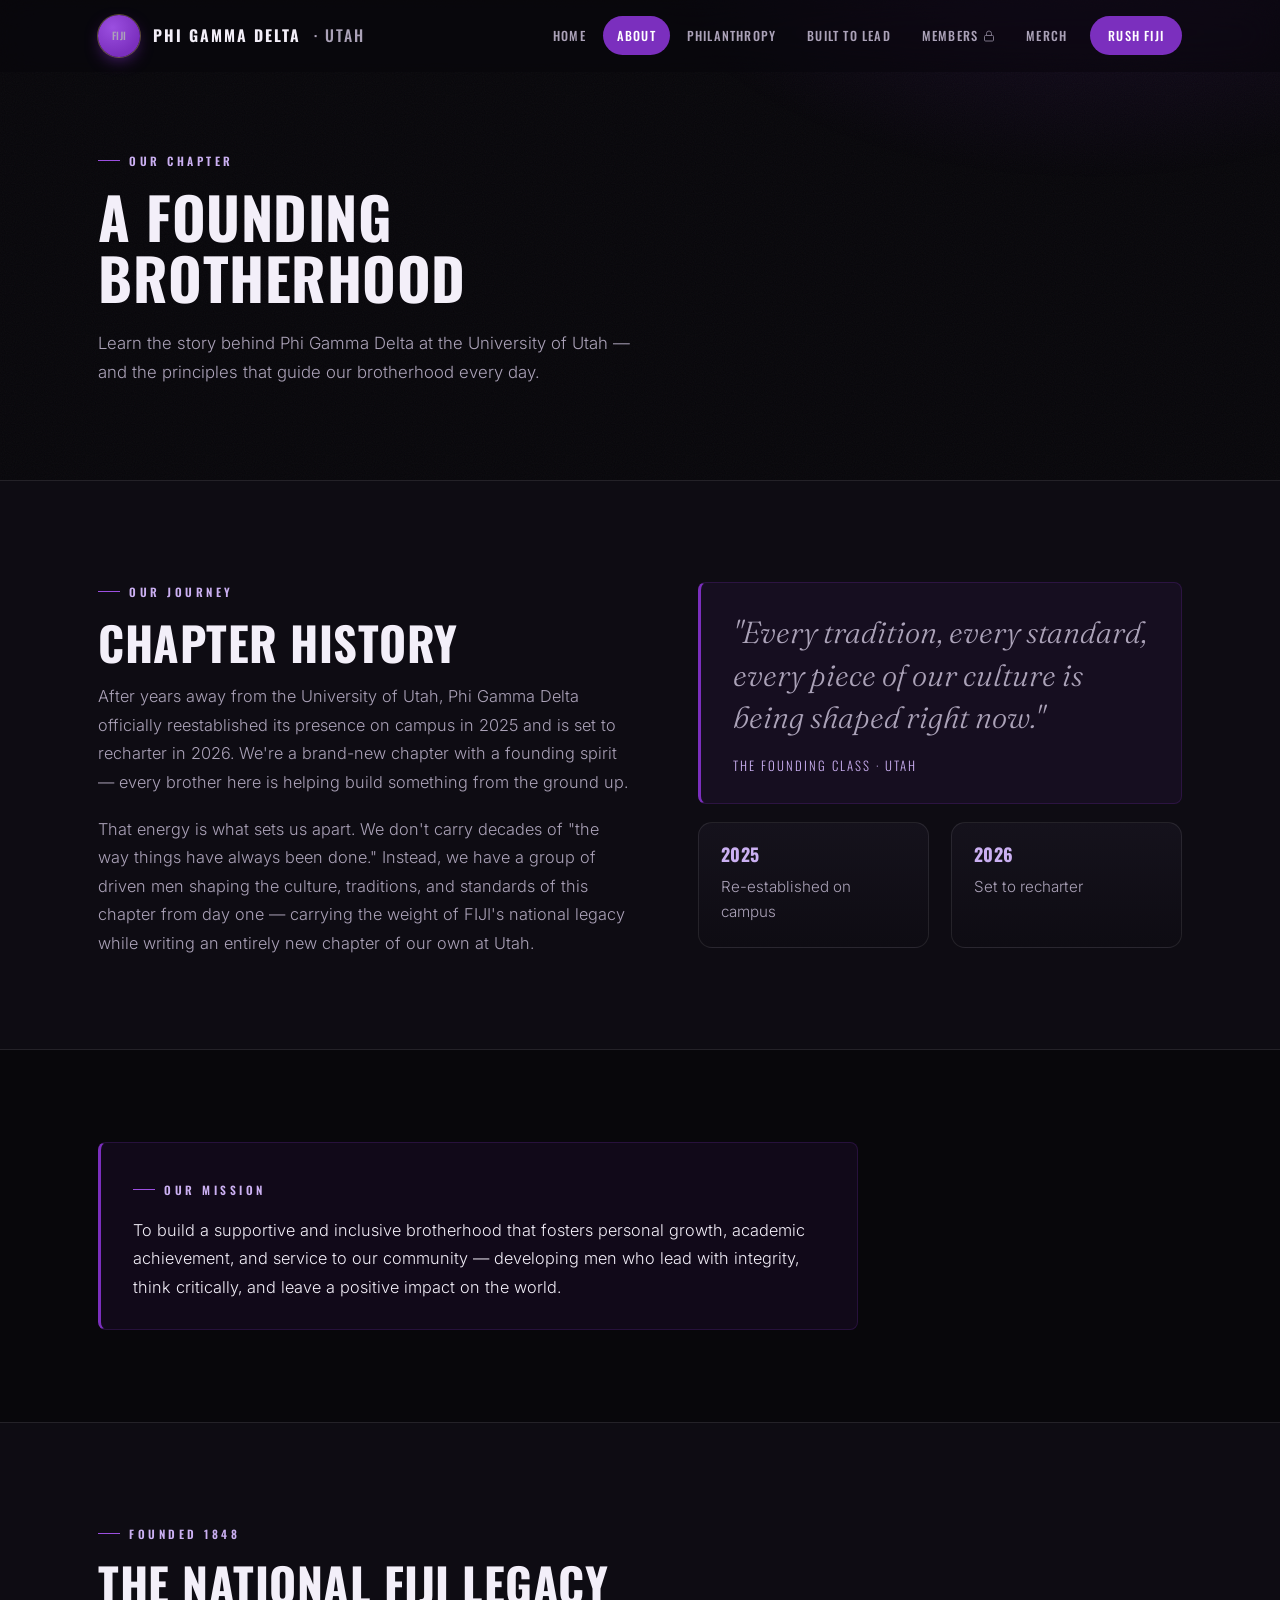
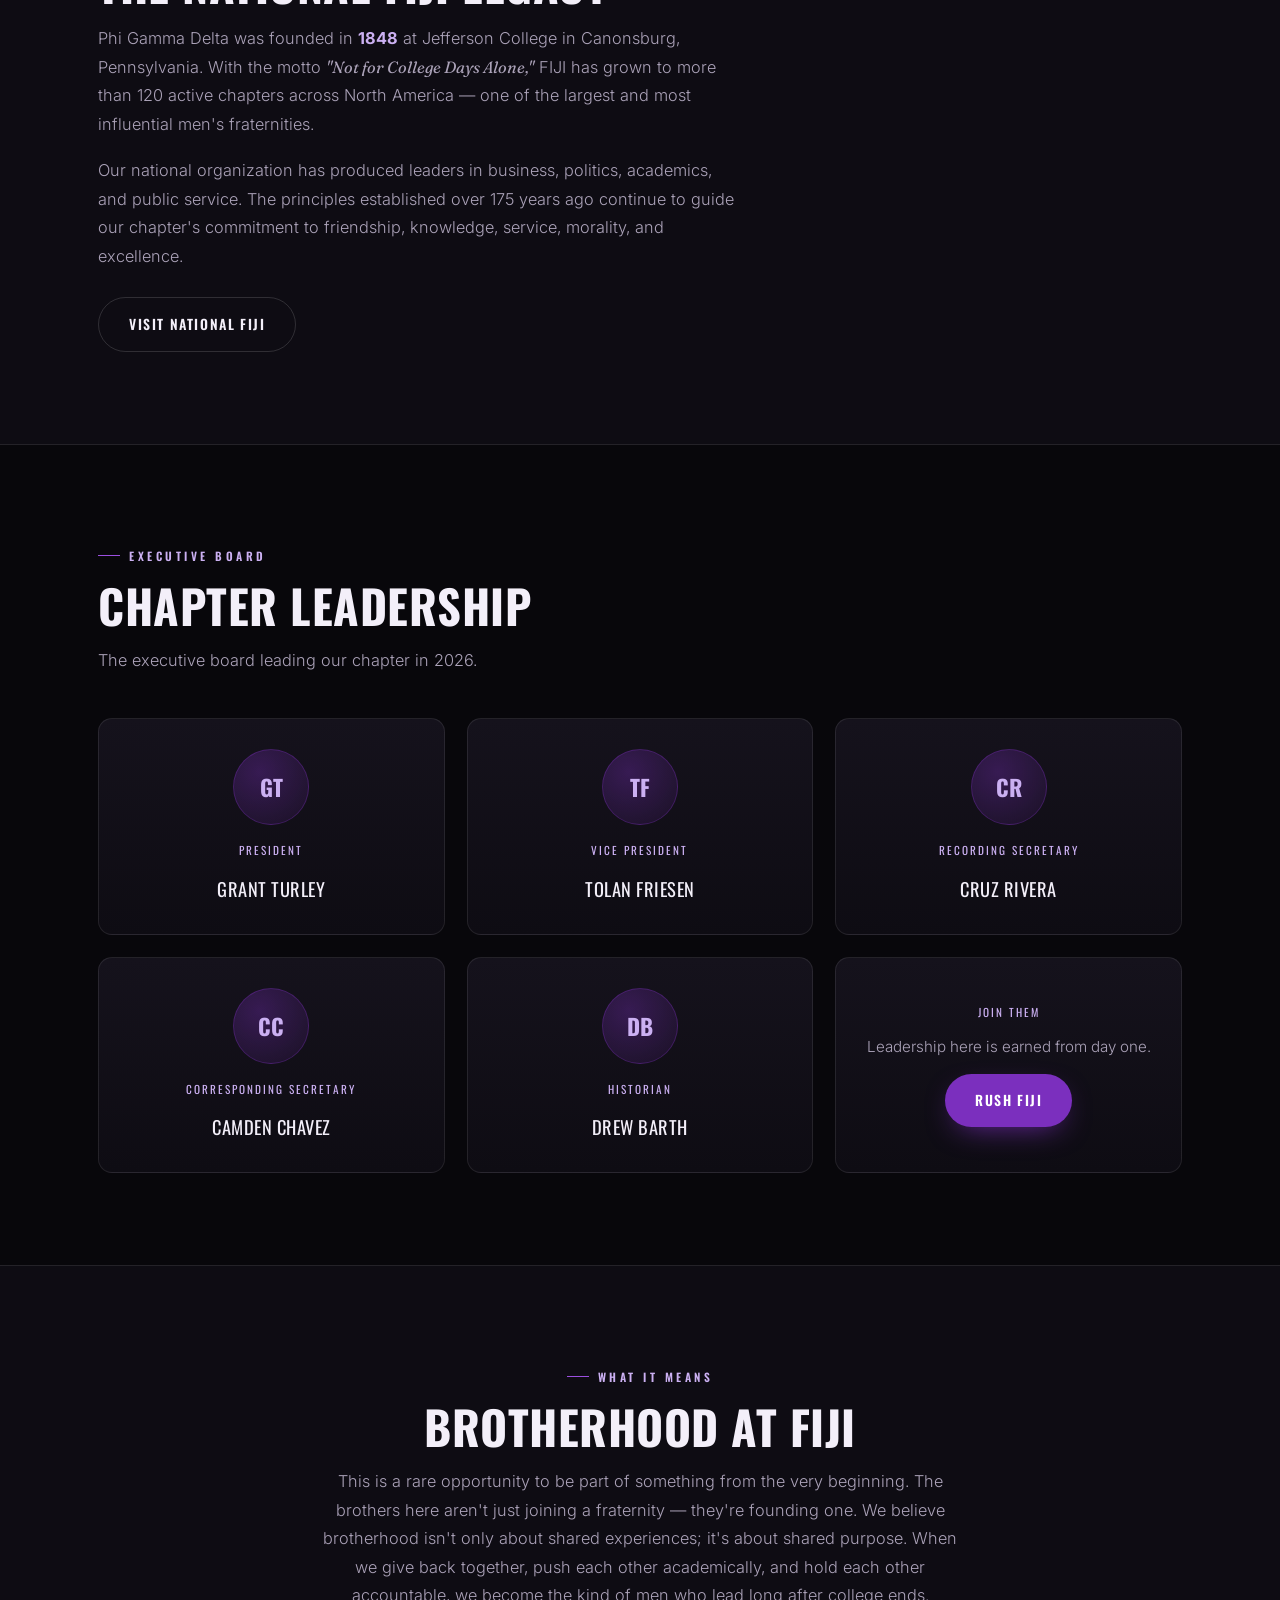
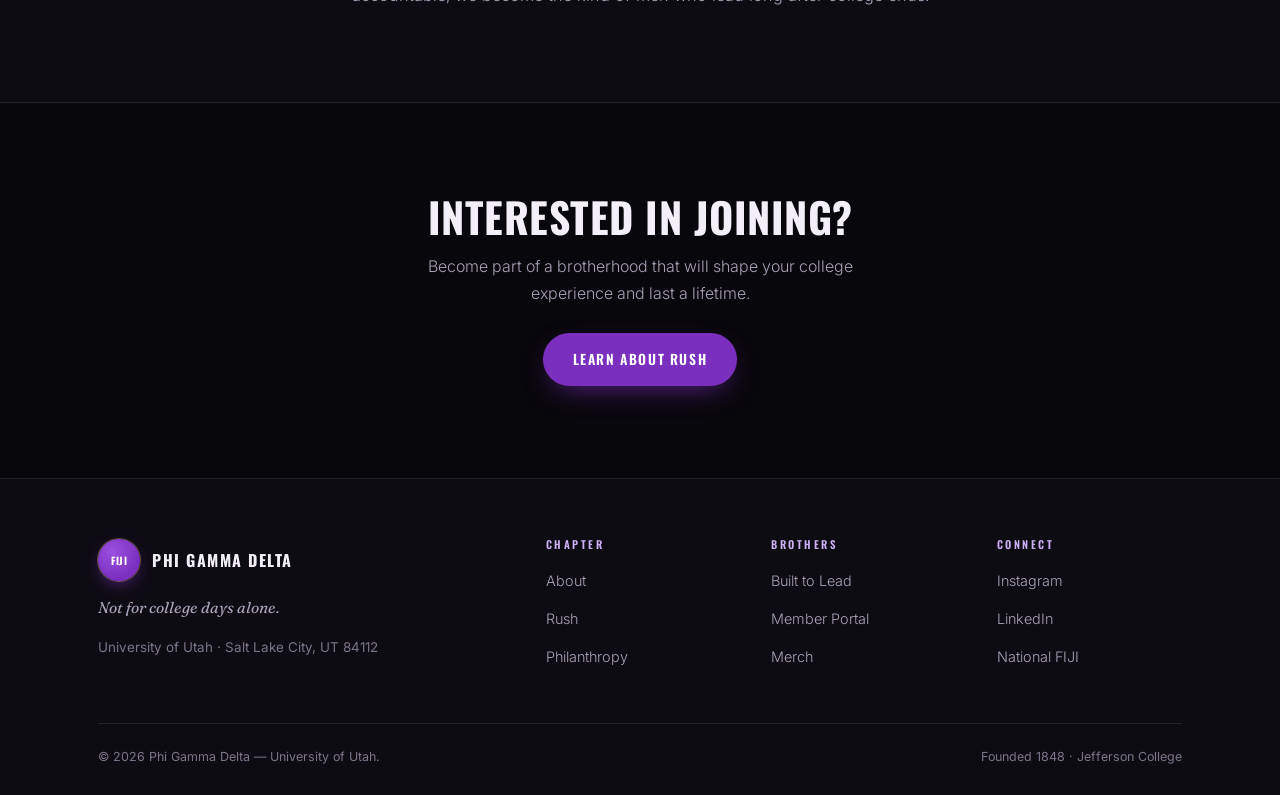
==== about.html @ 0687dde4 "New elevated FIJI website — streamlined 6-page static site Rework of the University of Utah Phi Gamm" ====
<!DOCTYPE html>
<html lang="en">
<head>
<meta charset="UTF-8">
<meta name="viewport" content="width=device-width, initial-scale=1.0">
<title>About · Phi Gamma Delta · University of Utah</title>
<meta name="description" content="The story of Phi Gamma Delta at the University of Utah — re-established in 2025, rechartering in 2026 — and the leadership guiding a founding brotherhood.">
<meta property="og:title" content="About · Phi Gamma Delta · University of Utah">
<meta property="og:description" content="A founding chapter carrying FIJI's national legacy — founded 1848 — while writing its own at Utah.">
<link rel="icon" href="assets/img/favicon.svg" type="image/svg+xml">
<link rel="preconnect" href="https://fonts.googleapis.com">
<link rel="preconnect" href="https://fonts.gstatic.com" crossorigin>
<link href="https://fonts.googleapis.com/css2?family=Oswald:wght@400;500;600;700&family=Inter:wght@300;400;500;600&family=Fraunces:ital,opsz,wght@1,9..144,400;1,9..144,500&display=swap" rel="stylesheet">
<link rel="stylesheet" href="assets/css/styles.css">
</head>
<body>

<nav class="nav" aria-label="Primary">
  <div class="container">
    <a href="index.html" class="nav-brand"><span class="crest">FIJI</span>Phi&nbsp;Gamma&nbsp;Delta <span>· Utah</span></a>
    <button class="hamburger" aria-label="Menu" aria-expanded="false" aria-controls="navLinks"><span></span><span></span><span></span></button>
    <ul class="nav-links" id="navLinks">
      <li><a href="index.html">Home</a></li>
      <li><a href="about.html" class="active">About</a></li>
      <li><a href="philanthropy.html">Philanthropy</a></li>
      <li><a href="built-to-lead.html">Built to Lead</a></li>
      <li><a href="members.html" class="lock">Members <svg viewBox="0 0 24 24" fill="none" stroke="currentColor" stroke-width="2"><rect x="3" y="11" width="18" height="11" rx="2"/><path d="M7 11V7a5 5 0 0 1 10 0v4"/></svg></a></li>
      <li><a href="https://utahfijimerch.com/" target="_blank" rel="noopener">Merch</a></li>
      <li><a href="rush.html" class="nav-cta">Rush FIJI</a></li>
    </ul>
  </div>
</nav>

<!-- HERO -->
<header class="hero hero--compact">
  <div class="container">
    <div class="reveal in measure">
      <div class="eyebrow">Our Chapter</div>
      <h1>A Founding<br>Brotherhood</h1>
      <p>Learn the story behind Phi Gamma Delta at the University of Utah — and the principles that guide our brotherhood every day.</p>
    </div>
  </div>
</header>

<!-- HISTORY -->
<section class="section--tint">
  <div class="container">
    <div class="hero-split">
      <div class="reveal">
        <div class="eyebrow">Our Journey</div>
        <h2 class="section-title">Chapter History</h2>
        <p class="lede">After years away from the University of Utah, Phi Gamma Delta officially reestablished its presence on campus in 2025 and is set to recharter in 2026. We're a brand-new chapter with a founding spirit — every brother here is helping build something from the ground up.</p>
        <p class="lede" style="margin-top:18px;">That energy is what sets us apart. We don't carry decades of "the way things have always been done." Instead, we have a group of driven men shaping the culture, traditions, and standards of this chapter from day one — carrying the weight of FIJI's national legacy while writing an entirely new chapter of our own at Utah.</p>
      </div>
      <div class="reveal" data-delay="1">
        <div class="callout" style="margin-bottom:18px;">
          <p class="pullquote">"Every tradition, every standard, every piece of our culture is being shaped right now."<span class="sig">The Founding Class · Utah</span></p>
        </div>
        <div class="grid grid-2">
          <div class="card" style="padding:22px;"><h3 style="color:var(--purple-200);">2025</h3><p>Re-established on campus</p></div>
          <div class="card" style="padding:22px;"><h3 style="color:var(--purple-200);">2026</h3><p>Set to recharter</p></div>
        </div>
      </div>
    </div>
  </div>
</section>

<!-- MISSION -->
<section>
  <div class="container">
    <div class="callout reveal" style="max-width:760px;">
      <div class="eyebrow">Our Mission</div>
      <p class="lede" style="color:var(--text);">To build a supportive and inclusive brotherhood that fosters personal growth, academic achievement, and service to our community — developing men who lead with integrity, think critically, and leave a positive impact on the world.</p>
    </div>
  </div>
</section>

<!-- NATIONAL LEGACY -->
<section class="section--tint">
  <div class="container">
    <div class="measure reveal">
      <div class="eyebrow">Founded 1848</div>
      <h2 class="section-title">The National FIJI Legacy</h2>
      <p class="lede">Phi Gamma Delta was founded in <strong style="color:var(--purple-200);">1848</strong> at Jefferson College in Canonsburg, Pennsylvania. With the motto <em class="serif-em">"Not for College Days Alone,"</em> FIJI has grown to more than 120 active chapters across North America — one of the largest and most influential men's fraternities.</p>
      <p class="lede" style="margin-top:18px;">Our national organization has produced leaders in business, politics, academics, and public service. The principles established over 175 years ago continue to guide our chapter's commitment to friendship, knowledge, service, morality, and excellence.</p>
      <a href="https://www.phigam.org" target="_blank" rel="noopener" class="btn btn-ghost" style="margin-top:26px;">Visit National FIJI</a>
    </div>
  </div>
</section>

<!-- LEADERSHIP -->
<section>
  <div class="container">
    <div class="eyebrow">Executive Board</div>
    <h2 class="section-title">Chapter Leadership</h2>
    <p class="lede measure" style="margin-bottom:44px;">The executive board leading our chapter in 2026.</p>
    <div class="grid grid-3">
      <div class="person card reveal"><div class="avatar">GT</div><div class="role">President</div><div class="name">Grant Turley</div></div>
      <div class="person card reveal" data-delay="1"><div class="avatar">TF</div><div class="role">Vice President</div><div class="name">Tolan Friesen</div></div>
      <div class="person card reveal" data-delay="2"><div class="avatar">CR</div><div class="role">Recording Secretary</div><div class="name">Cruz Rivera</div></div>
      <div class="person card reveal"><div class="avatar">CC</div><div class="role">Corresponding Secretary</div><div class="name">Camden Chavez</div></div>
      <div class="person card reveal" data-delay="1"><div class="avatar">DB</div><div class="role">Historian</div><div class="name">Drew Barth</div></div>
      <div class="person card reveal" data-delay="2" style="justify-content:center;display:flex;flex-direction:column;">
        <div class="role" style="text-align:center;">Join Them</div>
        <p style="text-align:center;color:var(--muted);font-weight:300;margin-bottom:14px;">Leadership here is earned from day one.</p>
        <a href="rush.html" class="btn btn-primary" style="align-self:center;">Rush FIJI</a>
      </div>
    </div>
  </div>
</section>

<!-- BROTHERHOOD -->
<section class="section--tint center">
  <div class="container">
    <div class="measure mx-auto reveal">
      <div class="eyebrow center">What It Means</div>
      <h2 class="section-title">Brotherhood at FIJI</h2>
      <p class="lede">This is a rare opportunity to be part of something from the very beginning. The brothers here aren't just joining a fraternity — they're founding one. We believe brotherhood isn't only about shared experiences; it's about shared purpose. When we give back together, push each other academically, and hold each other accountable, we become the kind of men who lead long after college ends.</p>
    </div>
  </div>
</section>

<!-- CTA -->
<section class="cta">
  <div class="container">
    <h2>Interested in Joining?</h2>
    <p>Become part of a brotherhood that will shape your college experience and last a lifetime.</p>
    <a href="rush.html" class="btn btn-primary">Learn About Rush</a>
  </div>
</section>

<footer>
  <div class="container">
    <div class="footer-grid">
      <div>
        <div class="footer-brand"><span class="crest">FIJI</span>Phi Gamma Delta</div>
        <p class="motto">Not for college days alone.</p>
        <p style="color:var(--muted-2);font-size:0.84rem;margin-top:14px;">University of Utah · Salt Lake City, UT 84112</p>
      </div>
      <div><h4>Chapter</h4><ul style="list-style:none;"><li><a href="about.html">About</a></li><li><a href="rush.html">Rush</a></li><li><a href="philanthropy.html">Philanthropy</a></li></ul></div>
      <div><h4>Brothers</h4><ul style="list-style:none;"><li><a href="built-to-lead.html">Built to Lead</a></li><li><a href="members.html">Member Portal</a></li><li><a href="https://utahfijimerch.com/" target="_blank" rel="noopener">Merch</a></li></ul></div>
      <div><h4>Connect</h4><ul style="list-style:none;"><li><a href="https://www.instagram.com/utahfiji" target="_blank" rel="noopener">Instagram</a></li><li><a href="https://www.linkedin.com/company/phi-gamma-delta/" target="_blank" rel="noopener">LinkedIn</a></li><li><a href="https://www.phigam.org" target="_blank" rel="noopener">National FIJI</a></li></ul></div>
    </div>
    <div class="footer-bottom">
      <span>© <span data-year>2026</span> Phi Gamma Delta — University of Utah.</span>
      <span>Founded 1848 · Jefferson College</span>
    </div>
  </div>
</footer>

<script src="assets/js/main.js"></script>
</body>
</html>
---- assets/css/styles.css ----
/* =============================================================
   Phi Gamma Delta · University of Utah
   Shared stylesheet — elevated dark + FIJI purple identity
   ============================================================= */

/* ---------- Tokens ---------- */
:root {
  /* Brand */
  --purple:        #7B2FBE;
  --purple-light:  #9B4FE0;
  --purple-bright: #B678F7;
  --purple-200:    #CBB0F2;
  --gold:          #E4C36B;   /* used sparingly for a premium accent */

  /* Surfaces */
  --bg:    #08070B;
  --bg-1:  #0E0C13;
  --bg-2:  #15121C;
  --bg-3:  #1C1826;

  /* Text */
  --text:    #F3EFF9;
  --muted:   #ABA2B8;   /* ~5.2:1 on --bg */
  --muted-2: #7C7488;
  --line:    rgba(255,255,255,0.09);
  --line-2:  rgba(255,255,255,0.14);

  /* Effects */
  --glow:   0 0 40px rgba(123,47,190,0.35);
  --shadow: 0 24px 60px -20px rgba(0,0,0,0.7);
  --radius: 14px;
  --radius-sm: 8px;
  --ease: cubic-bezier(0.22, 1, 0.36, 1);
  --t: 0.35s var(--ease);

  --maxw: 1140px;
  --nav-h: 72px;

  --font-display: 'Oswald', 'Arial Narrow', sans-serif;
  --font-serif: 'Fraunces', Georgia, serif;
  --font-body: 'Inter', -apple-system, BlinkMacSystemFont, sans-serif;
}

/* ---------- Reset ---------- */
*, *::before, *::after { box-sizing: border-box; margin: 0; padding: 0; }
html { scroll-behavior: smooth; -webkit-text-size-adjust: 100%; scroll-padding-top: 90px; }
body {
  font-family: var(--font-body);
  color: var(--text);
  background: var(--bg);
  line-height: 1.7;
  overflow-x: hidden;
  -webkit-font-smoothing: antialiased;
  text-rendering: optimizeLegibility;
}
/* Subtle grain + ambient purple wash over the whole page */
body::before {
  content: ""; position: fixed; inset: 0; z-index: -2; pointer-events: none;
  background:
    radial-gradient(60% 50% at 85% -10%, rgba(123,47,190,0.16), transparent 60%),
    radial-gradient(50% 40% at 0% 100%, rgba(123,47,190,0.10), transparent 60%);
}
body::after {
  content: ""; position: fixed; inset: 0; z-index: -1; pointer-events: none; opacity: 0.04;
  background-image: url("data:image/svg+xml,%3Csvg xmlns='http://www.w3.org/2000/svg' width='120' height='120'%3E%3Cfilter id='n'%3E%3CfeTurbulence type='fractalNoise' baseFrequency='0.9' numOctaves='2'/%3E%3C/filter%3E%3Crect width='100%25' height='100%25' filter='url(%23n)'/%3E%3C/svg%3E");
}
img { max-width: 100%; display: block; }
a { text-decoration: none; color: inherit; }
button { font-family: inherit; }
::selection { background: rgba(123,47,190,0.4); color: #fff; }

:focus-visible { outline: 2px solid var(--purple-bright); outline-offset: 3px; border-radius: 3px; }

/* ---------- Layout ---------- */
.container { max-width: var(--maxw); margin: 0 auto; padding: 0 28px; }
section { padding: 92px 0; position: relative; }
.section--tint { background: var(--bg-1); border-top: 1px solid var(--line); border-bottom: 1px solid var(--line); }
.divider-top { border-top: 1px solid var(--line); }
.center { text-align: center; }
.measure { max-width: 640px; }
.measure-narrow { max-width: 560px; }
.mx-auto { margin-left: auto; margin-right: auto; }

/* ---------- Typography ---------- */
h1, h2, h3, h4 { font-family: var(--font-display); text-transform: uppercase; letter-spacing: 0.5px; font-weight: 700; line-height: 1.05; }
.eyebrow {
  display: inline-flex; align-items: center; gap: 9px;
  font-family: var(--font-display); font-size: 0.72rem; font-weight: 600;
  letter-spacing: 3.5px; text-transform: uppercase; color: var(--purple-200);
  margin-bottom: 16px;
}
.eyebrow::before { content: ""; width: 22px; height: 1px; background: var(--purple-light); display: inline-block; }
.eyebrow.center { justify-content: center; }
.section-title { font-size: clamp(1.9rem, 4vw, 2.9rem); margin-bottom: 16px; }
.lede { font-size: 1.02rem; color: var(--muted); font-weight: 300; line-height: 1.75; }
.serif-em { font-family: var(--font-serif); font-style: italic; font-weight: 400; text-transform: none; letter-spacing: 0; }

/* ---------- Buttons ---------- */
.btn {
  display: inline-flex; align-items: center; justify-content: center; gap: 9px;
  padding: 15px 30px; min-height: 48px;
  font-family: var(--font-display); font-size: 0.86rem; font-weight: 600;
  text-transform: uppercase; letter-spacing: 1.6px;
  border: none; cursor: pointer; border-radius: 999px;
  transition: transform var(--t), background var(--t), box-shadow var(--t), border-color var(--t), color var(--t);
}
.btn:active { transform: translateY(1px) scale(0.99); }
.btn-primary { background: var(--purple); color: #fff; box-shadow: 0 10px 30px -12px rgba(123,47,190,0.9); }
.btn-primary:hover { background: var(--purple-light); box-shadow: 0 14px 36px -10px rgba(123,47,190,0.85), var(--glow); transform: translateY(-2px); }
.btn-ghost { background: transparent; color: var(--text); border: 1.5px solid var(--line-2); }
.btn-ghost:hover { border-color: var(--purple-light); color: var(--purple-200); transform: translateY(-2px); }
.btn-gold { background: transparent; color: var(--gold); border: 1.5px solid rgba(228,195,107,0.4); }
.btn-gold:hover { background: rgba(228,195,107,0.08); border-color: var(--gold); transform: translateY(-2px); }
.btn-row { display: flex; flex-wrap: wrap; gap: 14px; }
.btn svg { width: 17px; height: 17px; }

/* ---------- Crest ---------- */
.crest {
  width: 42px; height: 42px; flex: none;
  display: inline-flex; align-items: center; justify-content: center;
  border-radius: 50%;
  background: radial-gradient(circle at 35% 30%, var(--purple-light), var(--purple) 70%);
  box-shadow: 0 0 0 1px rgba(228,195,107,0.35), 0 6px 18px -6px rgba(123,47,190,0.9);
  font-family: var(--font-display); font-weight: 700; font-size: 0.64rem;
  letter-spacing: 0.5px; color: #fff;
}

/* ---------- Navigation ---------- */
.nav {
  position: fixed; top: 0; left: 0; right: 0; z-index: 1000; height: var(--nav-h);
  display: flex; align-items: center;
  background: rgba(8,7,11,0.55); backdrop-filter: blur(18px) saturate(1.2);
  border-bottom: 1px solid transparent; transition: background var(--t), border-color var(--t);
}
.nav.scrolled { background: rgba(8,7,11,0.9); border-bottom-color: var(--line); }
.nav .container { display: flex; align-items: center; justify-content: space-between; width: 100%; }
.nav-brand { display: flex; align-items: center; gap: 13px; font-family: var(--font-display); font-weight: 700; font-size: 0.98rem; text-transform: uppercase; letter-spacing: 2px; }
.nav-brand span { color: var(--muted); font-weight: 500; }
.nav-links { display: flex; align-items: center; gap: 3px; list-style: none; }
.nav-links a {
  display: inline-flex; align-items: center; gap: 5px;
  padding: 9px 14px; border-radius: 999px;
  font-family: var(--font-display); font-size: 0.78rem; font-weight: 500; letter-spacing: 1.2px;
  text-transform: uppercase; color: var(--muted); transition: color var(--t), background var(--t);
}
.nav-links a:hover { color: var(--text); }
.nav-links a.active { color: #fff; background: var(--purple); }
.nav-links a.lock svg { width: 12px; height: 12px; opacity: 0.7; }
.nav-cta { margin-left: 6px; }
.nav-links a.nav-cta { background: var(--purple); color: #fff; padding: 9px 18px; }
.nav-links a.nav-cta:hover { background: var(--purple-light); }
.hamburger { display: none; width: 44px; height: 44px; background: none; border: none; cursor: pointer; flex-direction: column; align-items: center; justify-content: center; gap: 5px; }
.hamburger span { display: block; width: 22px; height: 2px; background: var(--text); border-radius: 2px; transition: var(--t); }
.nav.open .hamburger span:nth-child(1) { transform: translateY(7px) rotate(45deg); }
.nav.open .hamburger span:nth-child(2) { opacity: 0; }
.nav.open .hamburger span:nth-child(3) { transform: translateY(-7px) rotate(-45deg); }

/* ---------- Hero ---------- */
.hero { padding: calc(var(--nav-h) + 60px) 0 90px; }
.hero-split { display: grid; grid-template-columns: 1.05fr 0.95fr; gap: 64px; align-items: center; }
.hero h1 { font-size: clamp(2.9rem, 6.5vw, 5rem); margin-bottom: 22px; }
.hero h1 .stroke { -webkit-text-stroke: 1.4px var(--purple-light); color: transparent; }
.hero h1 .serif-em { display: block; font-size: 0.62em; margin-top: 10px; color: var(--purple-200); }
.hero p { max-width: 440px; margin-bottom: 34px; color: var(--muted); font-weight: 300; font-size: 1.05rem; }
.hero--compact { padding: calc(var(--nav-h) + 70px) 0 60px; }
.hero--compact h1 { font-size: clamp(2.4rem, 5vw, 3.6rem); }
.hero--compact p { max-width: 560px; }

/* Framed image treatment */
.frame {
  position: relative; border-radius: var(--radius); overflow: hidden;
  border: 1px solid var(--line-2); box-shadow: var(--shadow);
  background: var(--bg-1);
}
.frame::after { /* purple grade + vignette */
  content: ""; position: absolute; inset: 0;
  background: linear-gradient(160deg, rgba(123,47,190,0.16), transparent 45%), linear-gradient(0deg, rgba(8,7,11,0.55), transparent 55%);
  pointer-events: none;
}
.frame img { width: 100%; height: 100%; object-fit: cover; }
.frame--portrait { aspect-ratio: 4 / 5; }
.frame--wide { aspect-ratio: 16 / 10; }
.frame-tag {
  position: absolute; left: 16px; bottom: 16px; z-index: 2;
  display: inline-flex; align-items: center; gap: 8px;
  padding: 8px 14px; border-radius: 999px;
  background: rgba(8,7,11,0.6); backdrop-filter: blur(8px); border: 1px solid var(--line-2);
  font-family: var(--font-display); font-size: 0.7rem; letter-spacing: 1.5px; text-transform: uppercase; color: var(--purple-200);
}

/* ---------- Video ---------- */
.video-frame {
  max-width: 820px; margin: 34px auto 0; aspect-ratio: 16/9;
  border-radius: var(--radius); overflow: hidden;
  border: 1px solid var(--line-2); box-shadow: var(--shadow); background: #000;
  position: relative;
}
.video-frame video { width: 100%; height: 100%; object-fit: cover; display: block; }
.video-sound {
  position: absolute; right: 14px; bottom: 14px; z-index: 3;
  width: 44px; height: 44px; border-radius: 50%; cursor: pointer;
  background: rgba(8,7,11,0.6); backdrop-filter: blur(8px); border: 1px solid var(--line-2);
  color: #fff; display: inline-flex; align-items: center; justify-content: center;
  transition: var(--t);
}
.video-sound:hover { background: var(--purple); border-color: var(--purple); }
.video-sound svg { width: 18px; height: 18px; }

/* ---------- Generic grids / cards ---------- */
.grid { display: grid; gap: 22px; }
.grid-2 { grid-template-columns: repeat(2, 1fr); }
.grid-3 { grid-template-columns: repeat(3, 1fr); }
.grid-4 { grid-template-columns: repeat(4, 1fr); }

.card {
  background: linear-gradient(180deg, var(--bg-2), var(--bg-1));
  border: 1px solid var(--line); border-radius: var(--radius);
  padding: 30px; transition: transform var(--t), border-color var(--t), box-shadow var(--t);
}
.card:hover { transform: translateY(-4px); border-color: rgba(123,47,190,0.5); box-shadow: 0 20px 50px -24px rgba(123,47,190,0.6); }
.card h3 { font-size: 1.12rem; margin-bottom: 10px; letter-spacing: 0.5px; }
.card p { color: var(--muted); font-weight: 300; font-size: 0.95rem; }
.card-icon {
  width: 46px; height: 46px; border-radius: 12px; margin-bottom: 18px;
  display: inline-flex; align-items: center; justify-content: center;
  background: rgba(123,47,190,0.14); border: 1px solid rgba(123,47,190,0.3); color: var(--purple-200);
}
.card-icon svg { width: 22px; height: 22px; }

/* Values (numbered) */
.value { position: relative; padding-top: 6px; }
.value .num { font-family: var(--font-display); font-size: 2.6rem; font-weight: 700; color: transparent; -webkit-text-stroke: 1px rgba(123,47,190,0.4); line-height: 1; margin-bottom: 12px; }
.value h3 { font-size: 1.15rem; margin-bottom: 8px; }
.value p { color: var(--muted); font-weight: 300; font-size: 0.94rem; }

/* Exec / people */
.person { text-align: center; }
.person .role { font-family: var(--font-display); font-size: 0.7rem; letter-spacing: 2px; text-transform: uppercase; color: var(--purple-200); margin-bottom: 12px; }
.person .avatar {
  width: 76px; height: 76px; margin: 0 auto 16px; border-radius: 50%;
  display: flex; align-items: center; justify-content: center;
  font-family: var(--font-display); font-size: 1.4rem; font-weight: 700; color: var(--purple-200);
  background: radial-gradient(circle at 35% 30%, rgba(123,47,190,0.35), rgba(123,47,190,0.08));
  border: 1px solid rgba(123,47,190,0.35);
}
.person .name { font-family: var(--font-display); font-size: 1.15rem; text-transform: uppercase; letter-spacing: 0.5px; }

/* Stat band */
.statband { background: linear-gradient(120deg, var(--purple), #5a1f92); padding: 60px 0; border-radius: 0; }
.statband .kicker { text-align: center; font-family: var(--font-display); font-size: 1.05rem; font-weight: 700; letter-spacing: 3px; text-transform: uppercase; color: rgba(255,255,255,0.92); margin-bottom: 30px; }
.stat { text-align: center; }
.stat .n { font-family: var(--font-display); font-size: clamp(2.4rem, 5vw, 3.2rem); font-weight: 700; color: #fff; font-variant-numeric: tabular-nums; }
.stat .l { font-size: 0.76rem; letter-spacing: 1.4px; text-transform: uppercase; color: rgba(255,255,255,0.8); margin-top: 6px; }

/* Timeline (numbered steps) */
.step .n { font-family: var(--font-display); font-size: 2rem; font-weight: 700; color: transparent; -webkit-text-stroke: 1px rgba(123,47,190,0.55); margin-bottom: 12px; }
.step h3 { font-size: 1.05rem; margin-bottom: 8px; }
.step p { color: var(--muted); font-weight: 300; font-size: 0.92rem; }

/* Callout / quote */
.callout {
  background: rgba(123,47,190,0.08); border: 1px solid rgba(123,47,190,0.22);
  border-left: 3px solid var(--purple); border-radius: var(--radius-sm);
  padding: 28px 32px;
}
.callout p { color: var(--muted); font-weight: 300; }
.callout strong { color: var(--text); font-weight: 600; }
.pullquote { font-family: var(--font-serif); font-style: italic; font-size: clamp(1.3rem, 3vw, 1.9rem); line-height: 1.4; color: var(--text); text-transform: none; }
.pullquote .sig { display: block; margin-top: 18px; font-family: var(--font-display); font-style: normal; font-size: 0.8rem; letter-spacing: 2px; text-transform: uppercase; color: var(--purple-200); }

/* FAQ accordion */
.faq-item { border-bottom: 1px solid var(--line); }
.faq-q {
  width: 100%; text-align: left; background: none; border: none; cursor: pointer; color: var(--text);
  font-family: var(--font-display); font-size: 1.02rem; text-transform: uppercase; letter-spacing: 0.5px;
  padding: 22px 40px 22px 0; position: relative;
}
.faq-q::after { content: "+"; position: absolute; right: 4px; top: 50%; transform: translateY(-50%); font-size: 1.5rem; color: var(--purple-200); transition: var(--t); }
.faq-item.open .faq-q::after { content: "−"; }
.faq-a { max-height: 0; overflow: hidden; transition: max-height 0.4s var(--ease); }
.faq-a-inner { padding: 0 0 22px; color: var(--muted); font-weight: 300; font-size: 0.96rem; }

/* Link list */
.linklist { list-style: none; }
.linklist li { margin-bottom: 11px; }
.linklist a { color: var(--muted); font-weight: 300; font-size: 0.93rem; transition: var(--t); display: inline-flex; align-items: center; gap: 7px; }
.linklist a:hover { color: var(--purple-200); }
.linklist a::before { content: "→"; color: var(--purple); }

/* Tag */
.tag { display: inline-flex; align-items: center; padding: 4px 11px; border-radius: 999px; font-family: var(--font-display); font-size: 0.66rem; font-weight: 600; letter-spacing: 1.5px; text-transform: uppercase; }
.tag-required { background: rgba(123,47,190,0.2); color: var(--purple-200); border: 1px solid rgba(123,47,190,0.4); }
.tag-additional { background: rgba(255,255,255,0.06); color: var(--muted); border: 1px solid var(--line-2); }
.tag-annual { background: rgba(228,195,107,0.14); color: var(--gold); border: 1px solid rgba(228,195,107,0.35); }

/* ---------- CTA band ---------- */
.cta { text-align: center; }
.cta h2 { font-size: clamp(1.8rem, 4vw, 2.6rem); margin-bottom: 14px; }
.cta p { color: var(--muted); max-width: 460px; margin: 0 auto 26px; font-weight: 300; }

/* ---------- Footer ---------- */
footer { background: var(--bg-1); border-top: 1px solid var(--line); padding: 60px 0 28px; }
.footer-grid { display: grid; grid-template-columns: 2.2fr 1fr 1fr 1fr; gap: 40px; margin-bottom: 42px; }
.footer-brand { display: flex; align-items: center; gap: 12px; font-family: var(--font-display); font-size: 1rem; font-weight: 700; text-transform: uppercase; letter-spacing: 1.5px; margin-bottom: 14px; }
footer .motto { font-family: var(--font-serif); font-style: italic; color: var(--muted); font-size: 0.98rem; }
footer h4 { font-size: 0.68rem; font-weight: 600; letter-spacing: 2.5px; text-transform: uppercase; margin-bottom: 16px; color: var(--purple-200); }
footer ul { list-style: none; }
footer li { margin-bottom: 11px; }
footer a { color: var(--muted); font-weight: 300; font-size: 0.9rem; transition: var(--t); }
footer a:hover { color: var(--text); }
.footer-bottom { border-top: 1px solid var(--line); padding-top: 22px; display: flex; justify-content: space-between; gap: 12px; flex-wrap: wrap; font-size: 0.78rem; color: var(--muted-2); }

/* ---------- Forms ---------- */
.field { display: flex; flex-direction: column; gap: 8px; margin-bottom: 20px; }
.field label { font-family: var(--font-display); font-size: 0.74rem; font-weight: 600; letter-spacing: 1.5px; text-transform: uppercase; color: var(--purple-200); }
.field input, .field select, .field textarea {
  background: var(--bg-2); border: 1px solid var(--line-2); color: var(--text);
  padding: 14px 16px; font-family: var(--font-body); font-size: 0.96rem; border-radius: var(--radius-sm);
  transition: var(--t); width: 100%;
}
.field input:focus, .field select:focus, .field textarea:focus { outline: none; border-color: var(--purple); box-shadow: 0 0 0 3px rgba(123,47,190,0.18); }
.field input::placeholder, .field textarea::placeholder { color: var(--muted-2); }
.field textarea { resize: vertical; min-height: 140px; }
.field select {
  appearance: none; cursor: pointer; padding-right: 40px;
  background-image: url("data:image/svg+xml,%3Csvg xmlns='http://www.w3.org/2000/svg' width='12' height='8'%3E%3Cpath fill='%23B678F7' d='M1 1l5 5 5-5'/%3E%3C/svg%3E");
  background-repeat: no-repeat; background-position: right 16px center;
}
.info-block { margin-bottom: 30px; }
.info-block h3 { font-size: 0.9rem; margin-bottom: 8px; }
.info-block p, .info-block a { color: var(--muted); font-weight: 300; }
.info-block a { color: var(--purple-200); }
.info-block a:hover { color: var(--purple-bright); }
.socials { display: flex; gap: 12px; margin-top: 10px; }
.socials a { width: 44px; height: 44px; border-radius: 50%; display: inline-flex; align-items: center; justify-content: center; background: var(--bg-2); border: 1px solid var(--line-2); color: var(--muted); transition: var(--t); }
.socials a:hover { background: var(--purple); border-color: var(--purple); color: #fff; transform: translateY(-2px); }
.socials svg { width: 18px; height: 18px; }
.form-note { font-size: 0.82rem; color: var(--muted-2); margin-top: 6px; }
.form-status { margin-top: 14px; font-size: 0.9rem; color: var(--purple-200); }

/* ---------- Reveal animation ---------- */
.reveal { opacity: 0; transform: translateY(22px); transition: opacity 0.7s var(--ease), transform 0.7s var(--ease); }
.reveal.in { opacity: 1; transform: none; }
.reveal[data-delay="1"] { transition-delay: 0.08s; }
.reveal[data-delay="2"] { transition-delay: 0.16s; }
.reveal[data-delay="3"] { transition-delay: 0.24s; }

/* ---------- Responsive ---------- */
@media (max-width: 900px) {
  .grid-4 { grid-template-columns: repeat(2, 1fr); }
  .footer-grid { grid-template-columns: 1fr 1fr; }
}
@media (max-width: 780px) {
  .hamburger { display: flex; }
  .nav-links {
    position: fixed; top: var(--nav-h); left: 0; right: 0;
    flex-direction: column; align-items: stretch; gap: 4px; padding: 16px 20px 26px;
    background: rgba(8,7,11,0.98); backdrop-filter: blur(18px);
    border-bottom: 1px solid var(--line);
    transform: translateY(-130%); transition: transform var(--t); visibility: hidden;
  }
  .nav.open .nav-links { transform: translateY(0); visibility: visible; }
  .nav-links a { padding: 13px 14px; font-size: 0.9rem; }
  .nav-links a.nav-cta { justify-content: center; margin-top: 6px; }
  .hero-split { grid-template-columns: 1fr; gap: 34px; }
  .hero-split .frame { order: -1; max-width: 460px; }
  section { padding: 68px 0; }
}
@media (max-width: 640px) {
  .grid-2, .grid-3, .grid-4 { grid-template-columns: 1fr; }
  .statband .grid-4 { grid-template-columns: 1fr 1fr; }
  .footer-bottom { flex-direction: column; align-items: center; text-align: center; }
}

/* ---------- Reduced motion ---------- */
@media (prefers-reduced-motion: reduce) {
  html { scroll-behavior: auto; }
  *, *::before, *::after { animation-duration: 0.001ms !important; transition-duration: 0.001ms !important; }
  .reveal { opacity: 1; transform: none; }
}
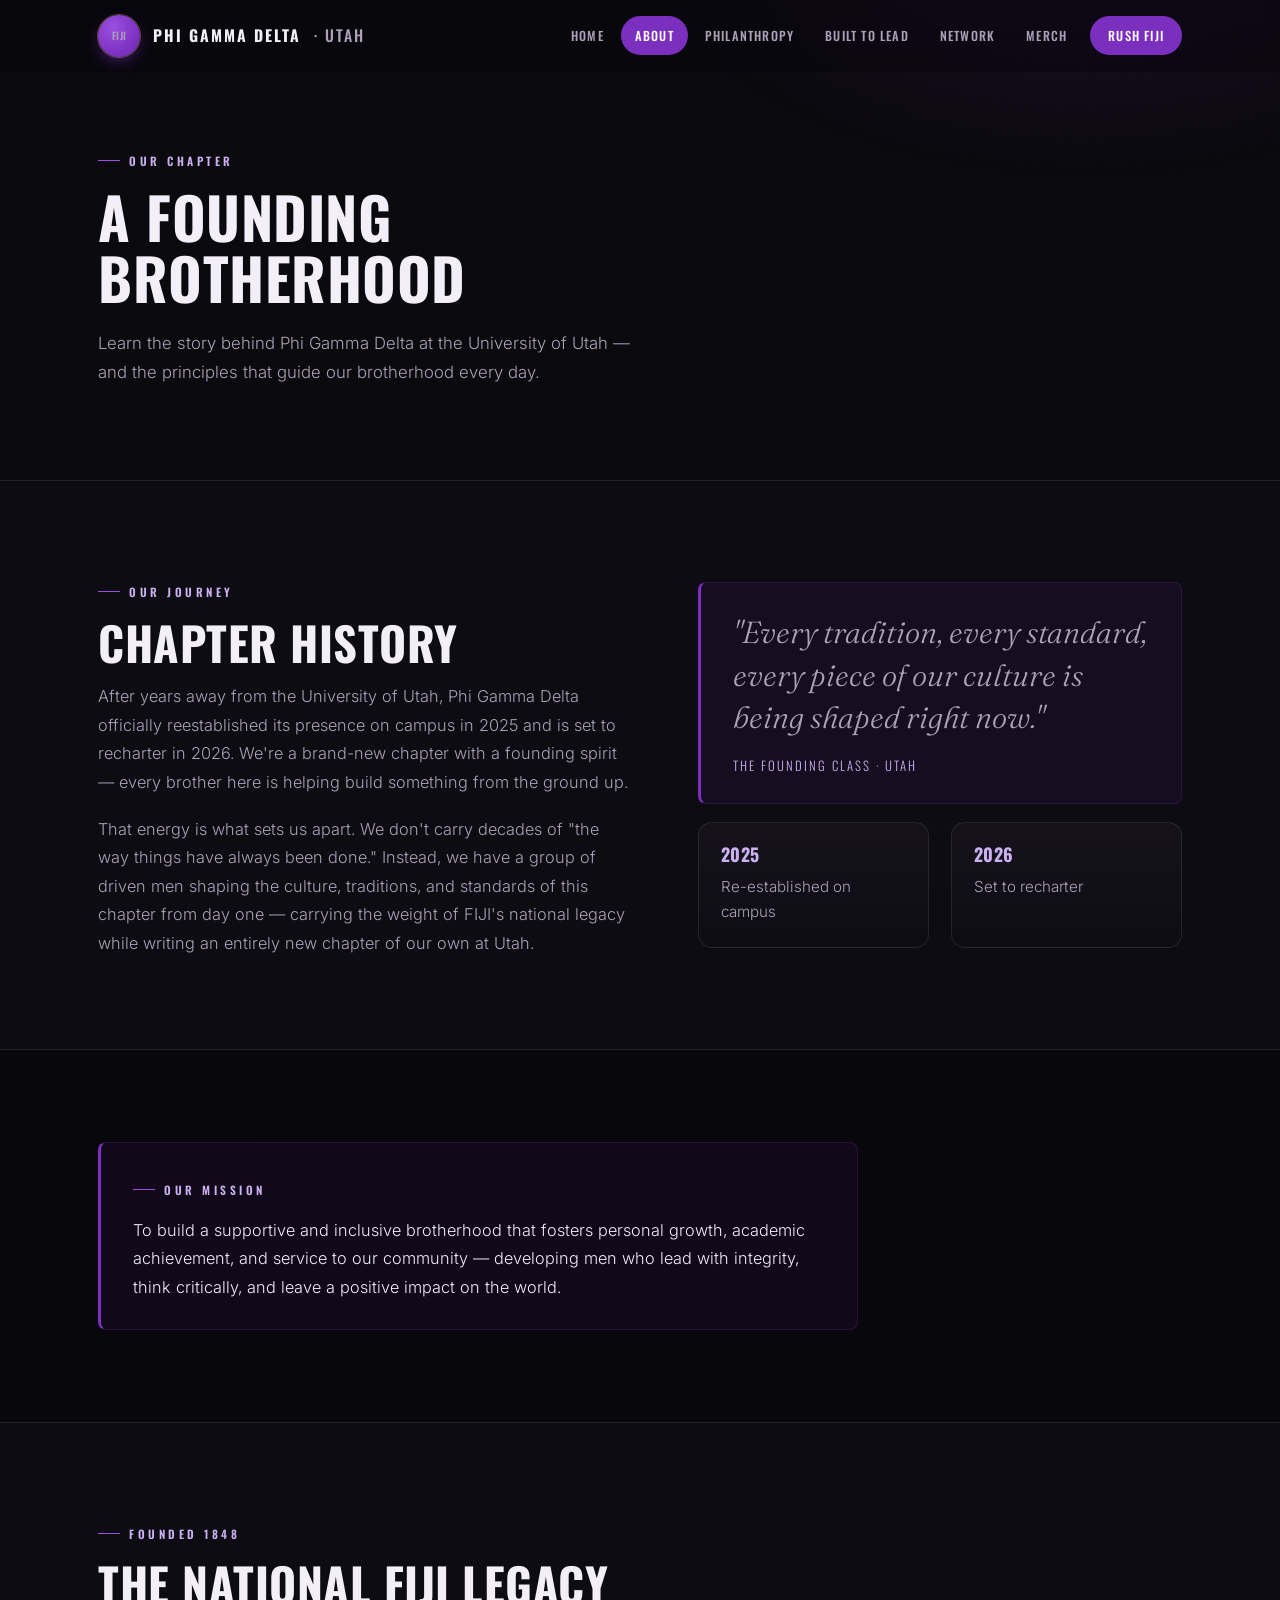
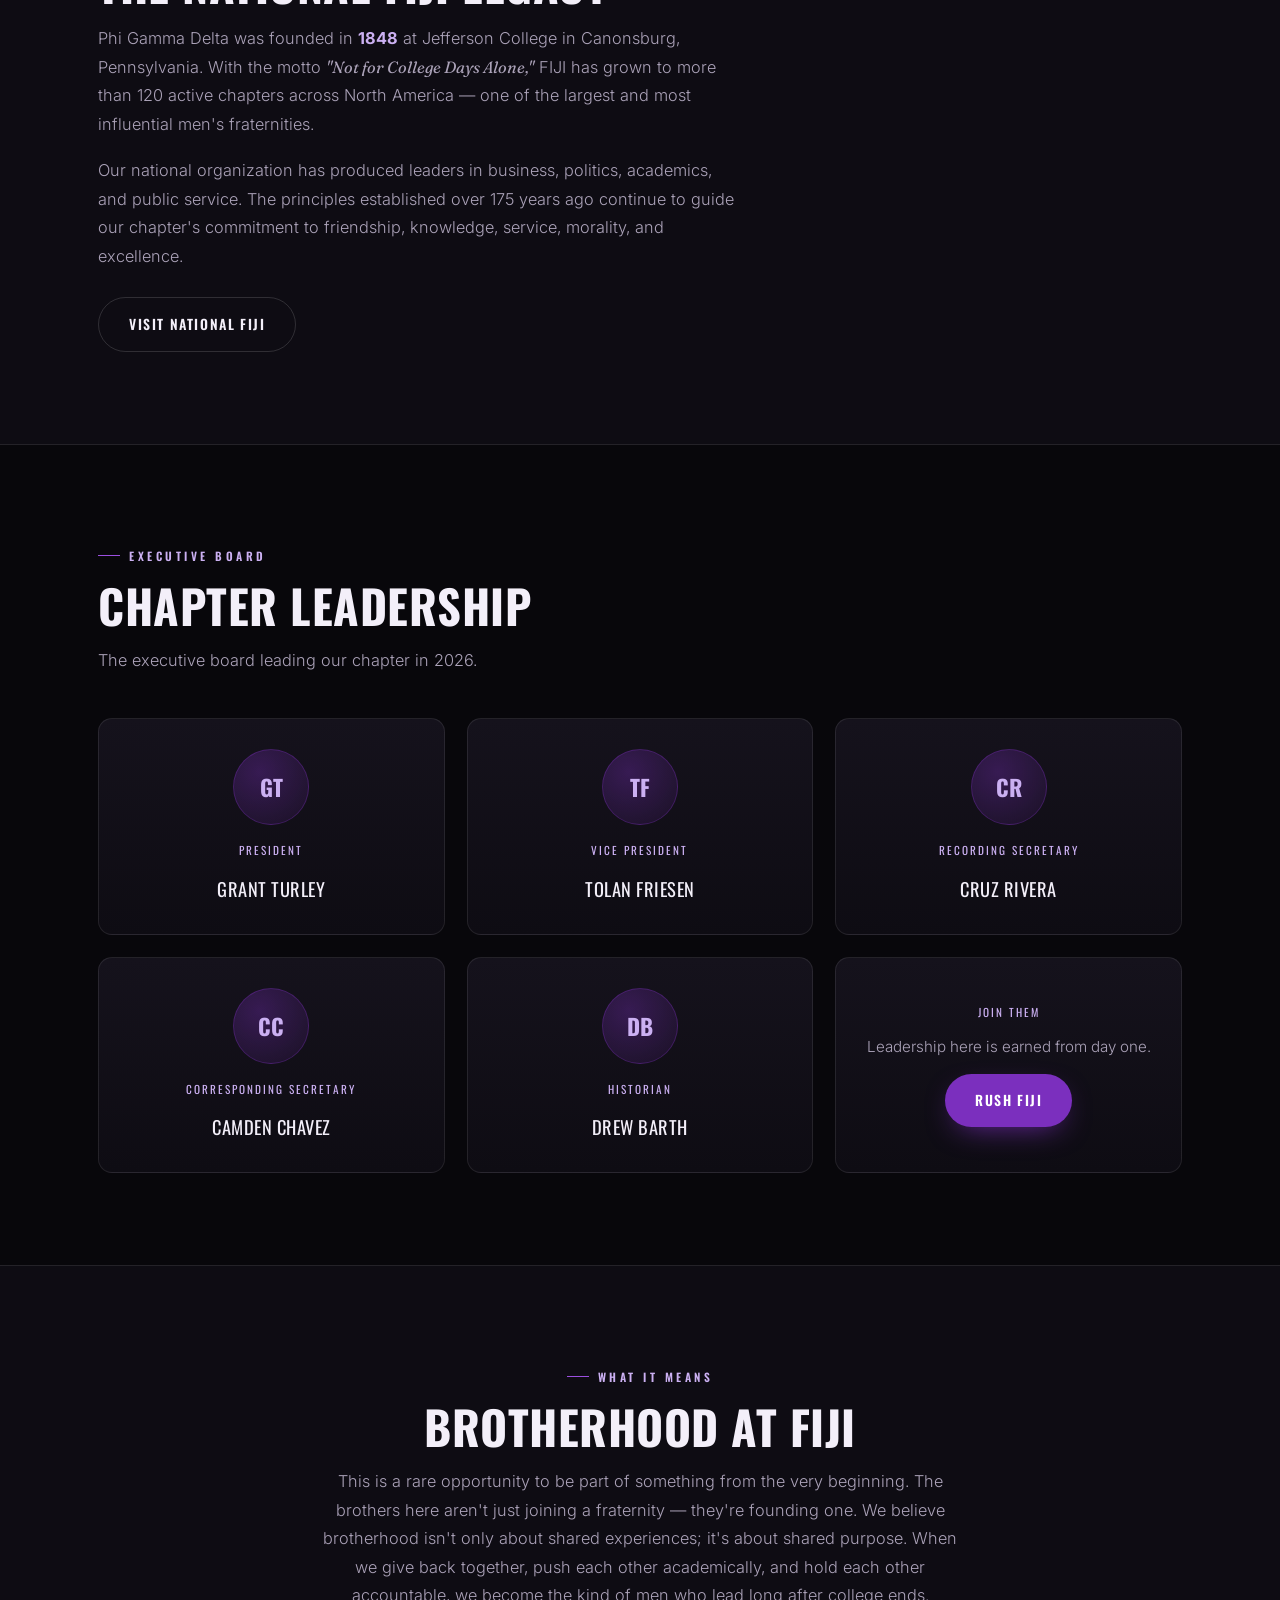
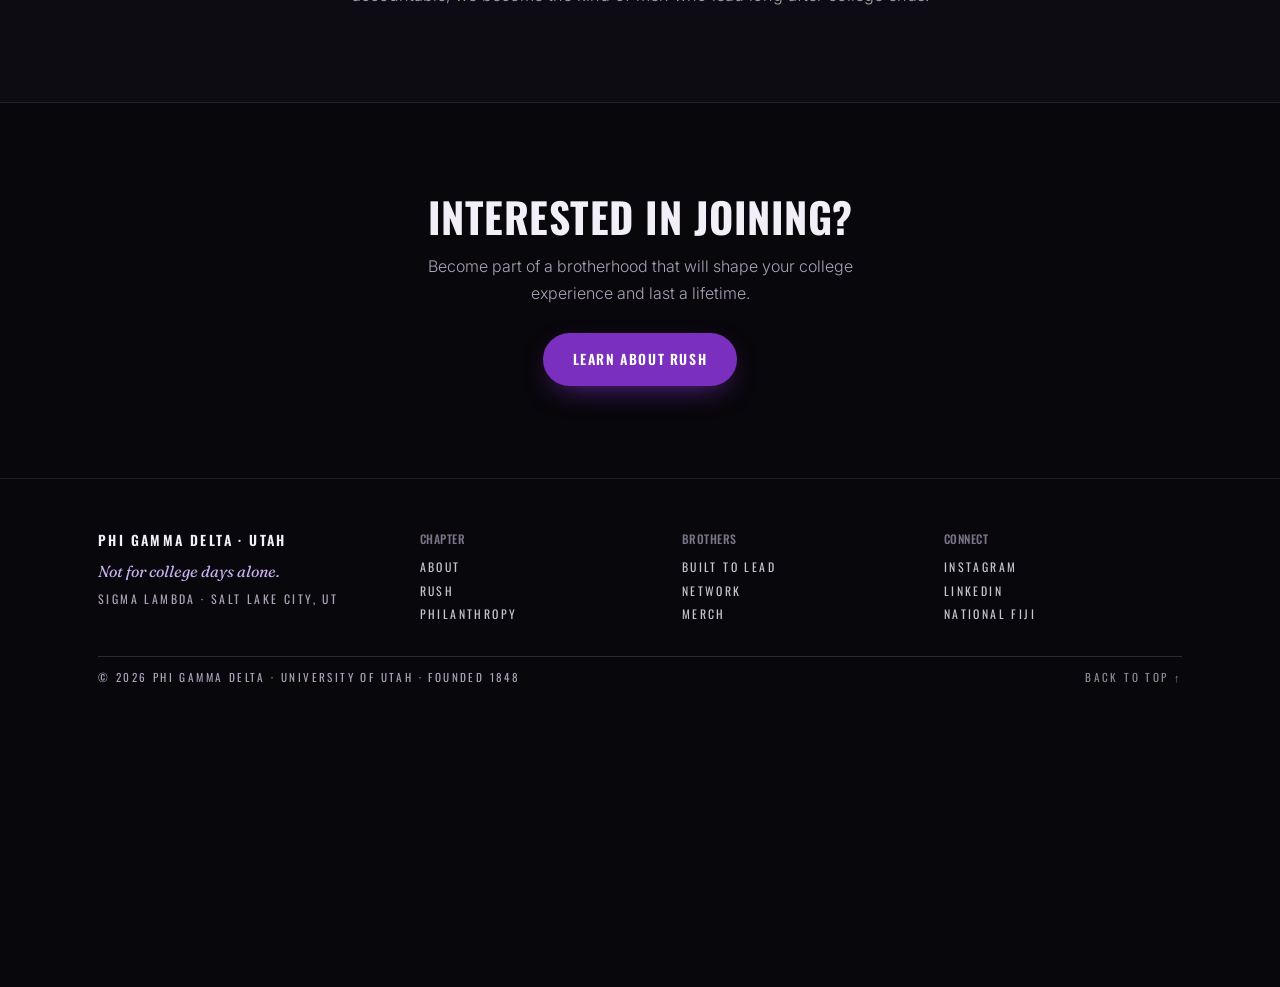
==== commit 9c117d5c: "Replace Members portal with Network page; add PHIGAM footer and scroll animations - network.html: Pa" ====
--- a/about.html
+++ b/about.html
@@ -12,6 +12,8 @@
 <link rel="preconnect" href="https://fonts.gstatic.com" crossorigin>
 <link href="https://fonts.googleapis.com/css2?family=Oswald:wght@400;500;600;700&family=Inter:wght@300;400;500;600&family=Fraunces:ital,opsz,wght@1,9..144,400;1,9..144,500&display=swap" rel="stylesheet">
 <link rel="stylesheet" href="assets/css/styles.css">
+<link rel="stylesheet" href="assets/css/halftone-footer.css">
+<link rel="stylesheet" href="assets/css/scroll-fx.css">
 </head>
 <body>
 
@@ -24,8 +26,8 @@
       <li><a href="about.html" class="active">About</a></li>
       <li><a href="philanthropy.html">Philanthropy</a></li>
       <li><a href="built-to-lead.html">Built to Lead</a></li>
-      <li><a href="members.html" class="lock">Members <svg viewBox="0 0 24 24" fill="none" stroke="currentColor" stroke-width="2"><rect x="3" y="11" width="18" height="11" rx="2"/><path d="M7 11V7a5 5 0 0 1 10 0v4"/></svg></a></li>
-      <li><a href="https://utahfijimerch.com/" target="_blank" rel="noopener">Merch</a></li>
+      <li><a href="network.html">Network</a></li>
+      <li><a href="https://utahfijimerch.com/collections/all" target="_blank" rel="noopener">Merch</a></li>
       <li><a href="rush.html" class="nav-cta">Rush FIJI</a></li>
     </ul>
   </div>
@@ -129,25 +131,35 @@
   </div>
 </section>
 
-<footer>
-  <div class="container">
-    <div class="footer-grid">
-      <div>
-        <div class="footer-brand"><span class="crest">FIJI</span>Phi Gamma Delta</div>
-        <p class="motto">Not for college days alone.</p>
-        <p style="color:var(--muted-2);font-size:0.84rem;margin-top:14px;">University of Utah · Salt Lake City, UT 84112</p>
-      </div>
-      <div><h4>Chapter</h4><ul style="list-style:none;"><li><a href="about.html">About</a></li><li><a href="rush.html">Rush</a></li><li><a href="philanthropy.html">Philanthropy</a></li></ul></div>
-      <div><h4>Brothers</h4><ul style="list-style:none;"><li><a href="built-to-lead.html">Built to Lead</a></li><li><a href="members.html">Member Portal</a></li><li><a href="https://utahfijimerch.com/" target="_blank" rel="noopener">Merch</a></li></ul></div>
-      <div><h4>Connect</h4><ul style="list-style:none;"><li><a href="https://www.instagram.com/utahfiji" target="_blank" rel="noopener">Instagram</a></li><li><a href="https://www.linkedin.com/company/phi-gamma-delta/" target="_blank" rel="noopener">LinkedIn</a></li><li><a href="https://www.phigam.org" target="_blank" rel="noopener">National FIJI</a></li></ul></div>
+<footer class="hwf-root" data-hwf-word="PHIGAM">
+  <span class="hwf-sr">PHIGAM</span>
+  <div class="hwf-top">
+    <div class="hwf-brand">
+      <strong>Phi Gamma Delta · Utah</strong>
+      <em>Not for college days alone.</em>
+      <span>Sigma Lambda · Salt Lake City, UT</span>
     </div>
-    <div class="footer-bottom">
-      <span>© <span data-year>2026</span> Phi Gamma Delta — University of Utah.</span>
-      <span>Founded 1848 · Jefferson College</span>
-    </div>
+    <nav class="hwf-col" aria-label="Chapter">
+      <h3>Chapter</h3>
+      <ul><li><a href="about.html">About</a></li><li><a href="rush.html">Rush</a></li><li><a href="philanthropy.html">Philanthropy</a></li></ul>
+    </nav>
+    <nav class="hwf-col" aria-label="Brothers">
+      <h3>Brothers</h3>
+      <ul><li><a href="built-to-lead.html">Built to Lead</a></li><li><a href="network.html">Network</a></li><li><a href="https://utahfijimerch.com/collections/all" target="_blank" rel="noopener">Merch</a></li></ul>
+    </nav>
+    <nav class="hwf-col" aria-label="Connect">
+      <h3>Connect</h3>
+      <ul><li><a href="https://www.instagram.com/utahfiji" target="_blank" rel="noopener">Instagram</a></li><li><a href="https://www.linkedin.com/company/phi-gamma-delta/" target="_blank" rel="noopener">LinkedIn</a></li><li><a href="https://www.phigam.org" target="_blank" rel="noopener">National FIJI</a></li></ul>
+    </nav>
+  </div>
+  <div class="hwf-rule">
+    <span>© <span data-year>2026</span> Phi Gamma Delta · University of Utah · Founded 1848</span>
+    <button type="button" class="hwf-up" data-hwf-top>Back to top ↑</button>
   </div>
 </footer>
 
+<script src="assets/js/scroll-fx.js"></script>
 <script src="assets/js/main.js"></script>
+<script src="assets/js/halftone-footer.js"></script>
 </body>
 </html>
--- a/assets/css/styles.css
+++ b/assets/css/styles.css
@@ -158,6 +158,47 @@
 /* ---------- Hero ---------- */
 .hero { padding: calc(var(--nav-h) + 60px) 0 90px; }
 .hero-split { display: grid; grid-template-columns: 1.05fr 0.95fr; gap: 64px; align-items: center; }
+.hero--bg {
+  position: relative; overflow: hidden; isolation: isolate;
+  min-height: 100svh; display: flex; align-items: flex-start;
+  padding: calc(var(--nav-h) + 36px) 0 60px;
+}
+/* Photo keeps its natural proportions, pinned to the bottom; on narrow screens it crops the sides instead */
+.hero-bg {
+  position: absolute; left: 0; bottom: 0; z-index: -2;
+  width: 100%; height: auto; min-height: 58%;
+  object-fit: cover; object-position: center bottom;
+  -webkit-mask-image: linear-gradient(180deg, transparent 0%, #000 22%); mask-image: linear-gradient(180deg, transparent 0%, #000 22%);
+}
+.hero--bg::before { /* soft haze over the photo so the text reads */
+  content: ""; position: absolute; inset: 0; z-index: -1;
+  -webkit-backdrop-filter: blur(2.5px) saturate(0.9); backdrop-filter: blur(2.5px) saturate(0.9);
+  background:
+    radial-gradient(ellipse 60% 55% at 50% 38%, rgba(8,7,11,0.55), transparent 75%),
+    linear-gradient(180deg, var(--bg) 0%, var(--bg) 20%, rgba(8,7,11,0.6) 40%, rgba(8,7,11,0.45) 70%, var(--bg) 100%),
+    linear-gradient(160deg, rgba(123,47,190,0.18), transparent 50%);
+}
+.hero-center { text-align: center; max-width: 760px; margin: 0 auto; }
+.hero-center p { margin-left: auto; margin-right: auto; margin-bottom: 26px; max-width: 640px; color: rgba(255,255,255,0.88); text-shadow: 0 1px 12px rgba(0,0,0,0.6); }
+.hero-center .btn-row { justify-content: center; }
+.hero-news {
+  display: inline-flex; align-items: center; gap: 12px; max-width: 100%;
+  margin-bottom: 28px; padding: 7px 16px 7px 7px; border-radius: 999px;
+  background: rgba(123,47,190,0.22); border: 1px solid rgba(196,160,255,0.45);
+  backdrop-filter: blur(8px); color: #fff; text-decoration: none;
+  font-size: 0.92rem; font-weight: 500; text-align: left;
+  box-shadow: 0 0 0 0 rgba(155,89,240,0.5); animation: newsPulse 2.6s ease-out infinite;
+  transition: background .2s, border-color .2s, transform .2s;
+}
+.hero-news:hover { background: rgba(123,47,190,0.38); border-color: var(--purple-200); transform: translateY(-1px); }
+.hero-news-tag {
+  flex-shrink: 0; padding: 5px 11px; border-radius: 999px; background: var(--purple-light, #9b59f0); color: #fff;
+  font-family: var(--font-display); font-size: 0.68rem; letter-spacing: 1.5px; text-transform: uppercase;
+}
+.hero-news-arrow { flex-shrink: 0; transition: transform .2s; }
+.hero-news:hover .hero-news-arrow { transform: translateX(3px); }
+@keyframes newsPulse { 0% { box-shadow: 0 0 0 0 rgba(155,89,240,0.45); } 70%, 100% { box-shadow: 0 0 0 14px rgba(155,89,240,0); } }
+@media (prefers-reduced-motion: reduce) { .hero-news { animation: none; } }
 .hero h1 { font-size: clamp(2.9rem, 6.5vw, 5rem); margin-bottom: 22px; }
 .hero h1 .stroke { -webkit-text-stroke: 1.4px var(--purple-light); color: transparent; }
 .hero h1 .serif-em { display: block; font-size: 0.62em; margin-top: 10px; color: var(--purple-200); }
@@ -337,6 +378,15 @@
 .socials svg { width: 18px; height: 18px; }
 .form-note { font-size: 0.82rem; color: var(--muted-2); margin-top: 6px; }
 .form-status { margin-top: 14px; font-size: 0.9rem; color: var(--purple-200); }
+
+/* Embedded 3rd-party form (e.g. ChapterBuilder interest form) */
+.form-embed {
+  border-radius: var(--radius); overflow: hidden;
+  border: 1px solid var(--line-2); box-shadow: var(--shadow);
+  background: #fff;
+}
+.form-embed iframe { width: 100%; min-height: 1580px; border: 0; display: block; }
+@media (max-width: 640px) { .form-embed iframe { min-height: 1720px; } }
 
 /* ---------- Reveal animation ---------- */
 .reveal { opacity: 0; transform: translateY(22px); transition: opacity 0.7s var(--ease), transform 0.7s var(--ease); }
--- a/assets/css/halftone-footer.css
+++ b/assets/css/halftone-footer.css
@@ -0,0 +1,52 @@
+/* Halftone wordmark footer. Pairs with assets/js/halftone-footer.js. Every rule is .hwf- prefixed. */
+.hwf-root {
+  --hwf-bg: var(--bg, #08070b);
+  --hwf-ink: var(--purple-200, #cbb0f2);
+  --hwf-warm: var(--gold, #e4c36b);
+  position: relative; width: 100%; overflow: hidden; isolation: isolate;
+  background: var(--hwf-bg); color: var(--text, #f3eff9);
+  border-top: 1px solid var(--line, rgba(255,255,255,0.09));
+  /* Height follows the links; the bottom padding is the band the wordmark is printed in. */
+  padding: 0 0 clamp(120px, 24vw, 300px);
+}
+.hwf-col li { margin: 0; }
+.hwf-root canvas { position: absolute; inset: 0; width: 100%; height: 100%; display: block; max-width: none; z-index: 0; }
+.hwf-top {
+  position: relative; z-index: 1; display: grid; grid-template-columns: minmax(0, 1.25fr) repeat(3, minmax(0, 1fr));
+  gap: 24px; max-width: var(--maxw, 1140px); margin: 0 auto; padding: clamp(28px, 4vw, 48px) 28px 0;
+  font-family: var(--font-display, 'Oswald', sans-serif); font-size: 0.74rem; letter-spacing: 2.4px; text-transform: uppercase; line-height: 2;
+}
+.hwf-brand strong { display: block; font-weight: 600; font-size: 0.86rem; }
+.hwf-brand span { color: var(--muted, #aba2b8); display: block; }
+.hwf-brand em { font-family: var(--font-serif, Georgia, serif); font-style: italic; text-transform: none; letter-spacing: 0; font-size: 1rem; color: var(--purple-200, #cbb0f2); }
+.hwf-col h3 { margin: 0 0 4px; font: inherit; color: var(--muted-2, #7c7488); font-weight: 500; }
+.hwf-col ul { list-style: none; margin: 0; padding: 0; }
+.hwf-col a, .hwf-up {
+  color: inherit; text-decoration: none; opacity: .82; background: none; border: 0; padding: 0;
+  font: inherit; letter-spacing: inherit; text-transform: inherit; cursor: pointer;
+  background-image: linear-gradient(currentColor, currentColor); background-size: 0% 1px;
+  background-repeat: no-repeat; background-position: 0 100%;
+  transition: opacity .25s ease, background-size .35s cubic-bezier(.2,.7,.1,1);
+}
+.hwf-col a:hover, .hwf-up:hover { opacity: 1; background-size: 100% 1px; }
+.hwf-col a:focus-visible, .hwf-up:focus-visible { outline: 1px solid currentColor; outline-offset: 3px; opacity: 1; }
+.hwf-rule {
+  position: relative; z-index: 1; display: flex; justify-content: space-between; align-items: center; gap: 16px; flex-wrap: wrap;
+  max-width: var(--maxw, 1140px); margin: clamp(18px, 2.6vw, 30px) auto 0; padding: 12px 28px 0;
+  font-family: var(--font-display, 'Oswald', sans-serif); font-size: 0.7rem; letter-spacing: 2.4px; text-transform: uppercase;
+  color: var(--muted, #aba2b8);
+}
+.hwf-rule::before {
+  content: ""; position: absolute; top: 0; left: 28px; right: 28px;
+  border-top: 1px solid var(--line-2, rgba(255,255,255,0.14));
+}
+.hwf-sr { position: absolute; width: 1px; height: 1px; overflow: hidden; clip-path: inset(50%); white-space: nowrap; }
+@media (max-width: 720px) {
+  .hwf-top { grid-template-columns: minmax(0, 1fr) minmax(0, 1fr); row-gap: 18px; padding: 28px 16px 0; }
+  .hwf-brand { grid-column: 1 / -1; }
+  .hwf-rule { padding: 12px 16px 0; }
+  .hwf-rule::before { left: 16px; right: 16px; }
+}
+@media (prefers-reduced-motion: reduce) {
+  .hwf-col a, .hwf-up { transition: none; }
+}
--- a/assets/css/scroll-fx.css
+++ b/assets/css/scroll-fx.css
@@ -0,0 +1,57 @@
+/* Scroll effects: pinned FAQ (pairs with assets/js/scroll-faq.js). */
+
+.scroll-faq-head .faq-progress { display: none; }
+
+.scroll-faq.is-pinned { padding: 0; }
+.scroll-faq.is-pinned .scroll-faq-pin {
+  position: sticky; top: var(--faq-top, 72px);
+  min-height: calc(100vh - var(--faq-top, 72px));
+  min-height: calc(100svh - var(--faq-top, 72px));
+  display: flex; align-items: center;
+  padding: 40px 0;
+}
+.scroll-faq.is-pinned .scroll-faq-pin > .container { width: 100%; }
+
+.scroll-faq-grid { display: grid; grid-template-columns: minmax(0, 0.8fr) minmax(0, 1.2fr); gap: 56px; align-items: start; }
+.scroll-faq.is-pinned .scroll-faq-head .faq-progress { display: block; margin-top: 28px; }
+
+.faq-progress-count {
+  font-family: var(--font-display); font-size: 0.78rem; letter-spacing: 3px; color: var(--purple-200);
+  font-variant-numeric: tabular-nums;
+}
+.faq-progress-track { position: relative; height: 2px; max-width: 220px; margin-top: 10px; background: var(--line-2); border-radius: 2px; overflow: hidden; }
+.faq-progress-bar { position: absolute; inset: 0; background: var(--purple-light); transform: scaleX(0); transform-origin: left; }
+.faq-progress-hint { margin-top: 14px; font-size: 0.82rem; color: var(--muted-2); }
+
+/* The open question gets a quiet purple edge while pinned. */
+.scroll-faq.is-pinned .faq-item { transition: border-color 0.4s var(--ease); }
+.scroll-faq.is-pinned .faq-item.open { border-bottom-color: rgba(155, 79, 224, 0.55); }
+.scroll-faq.is-pinned .faq-item.open .faq-q { color: var(--text); }
+.scroll-faq.is-pinned .faq-item:not(.open) .faq-q { color: var(--muted); }
+
+@media (max-width: 780px) {
+  .scroll-faq-grid { grid-template-columns: minmax(0, 1fr); gap: 20px; }
+  .scroll-faq.is-pinned .scroll-faq-head .faq-progress { margin-top: 12px; }
+  .scroll-faq.is-pinned .scroll-faq-pin { padding: 20px 0; }
+}
+
+/* ---------- Reveals: keep hover effects working ----------
+   .reveal.in sets transform:none, which would cancel the lift on hover.
+   Put the hover transforms back, and keep their colour/shadow transitions. */
+.card.reveal { transition: opacity 0.7s var(--ease), transform 0.7s var(--ease), border-color var(--t), box-shadow var(--t); }
+.card.reveal.in:hover { transform: translateY(-4px); }
+.btn.reveal { transition: opacity 0.7s var(--ease), transform 0.7s var(--ease), background var(--t), box-shadow var(--t), border-color var(--t), color var(--t); }
+.btn.reveal.in:hover { transform: translateY(-2px); }
+
+/* Photos settle in with a slight zoom as their frame fades up. */
+.frame.reveal img { transform: scale(1.06); transition: transform 1.4s var(--ease); }
+.frame.reveal.in img { transform: none; }
+
+@media (prefers-reduced-motion: reduce) {
+  .frame.reveal img { transform: none; }
+}
+
+/* The transition shorthands above reset delays, so restore the stagger. */
+.reveal.reveal[data-delay="1"] { transition-delay: 0.08s; }
+.reveal.reveal[data-delay="2"] { transition-delay: 0.16s; }
+.reveal.reveal[data-delay="3"] { transition-delay: 0.24s; }
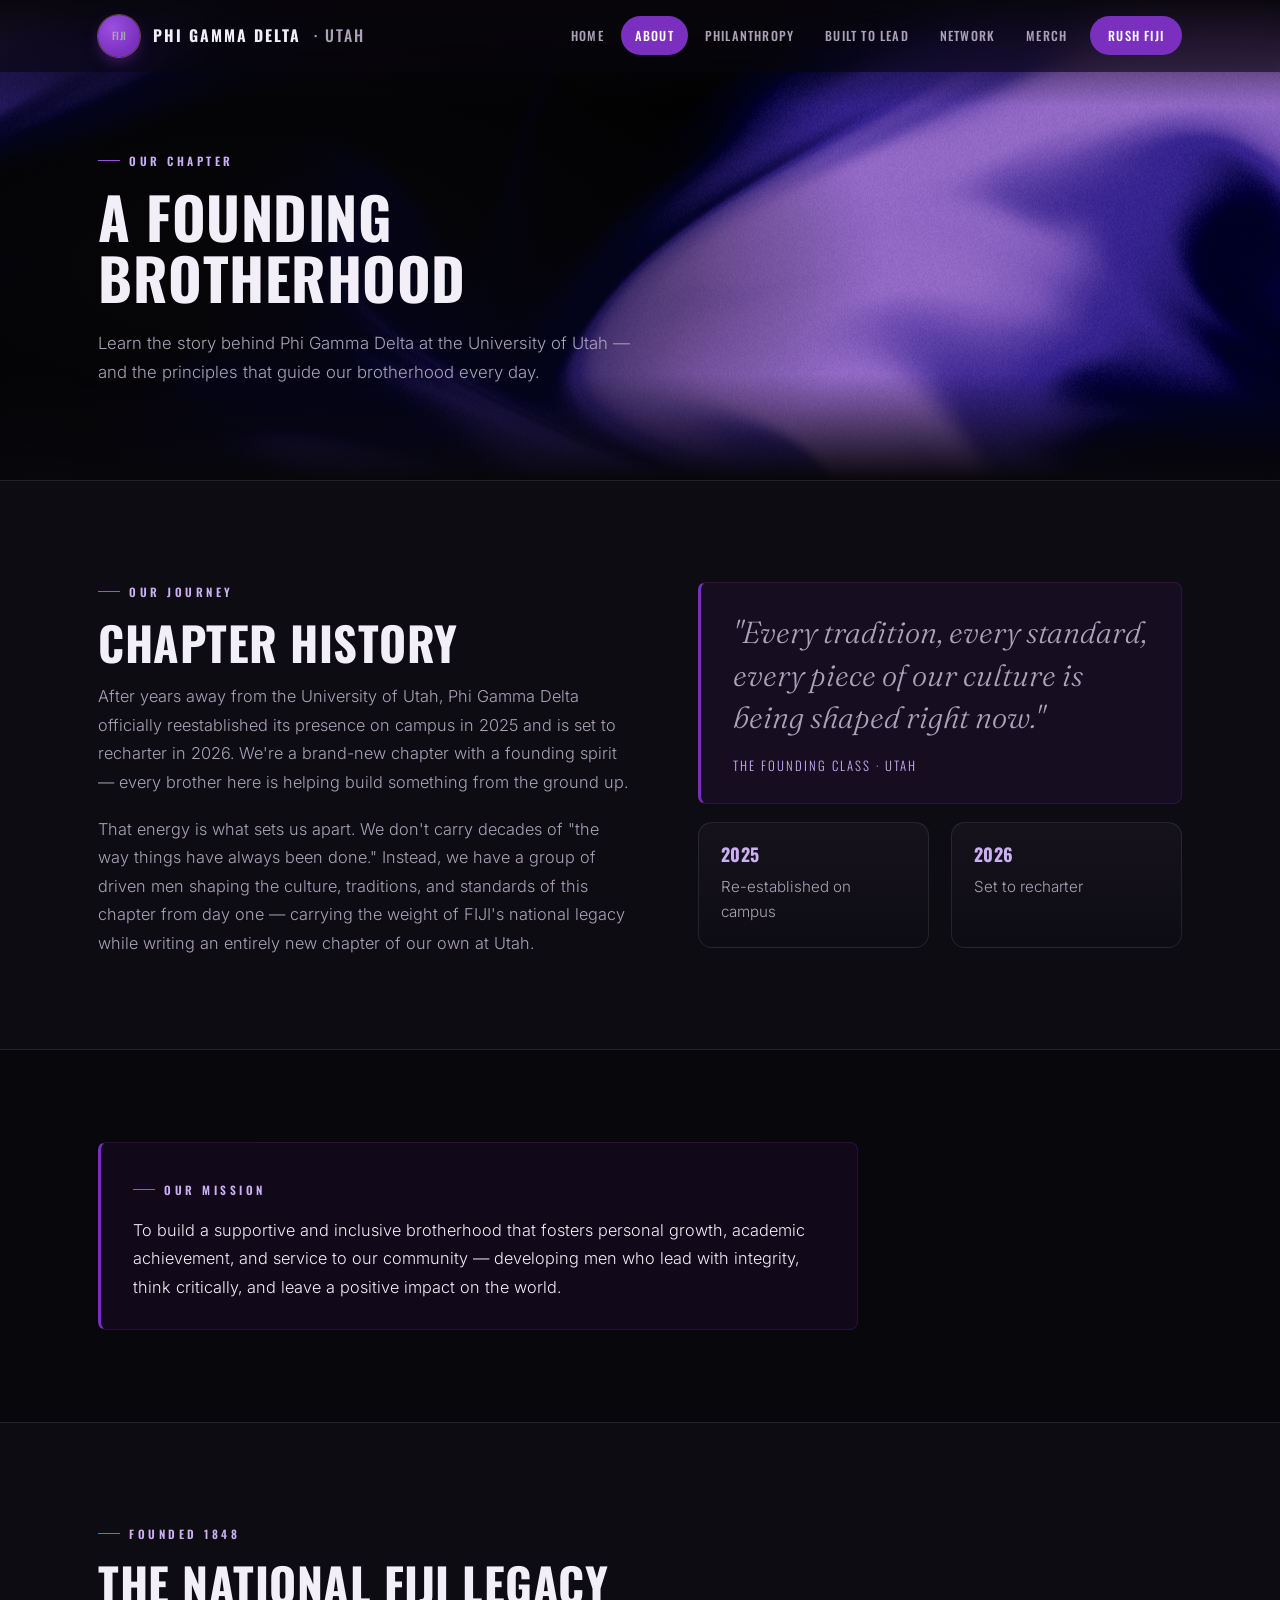
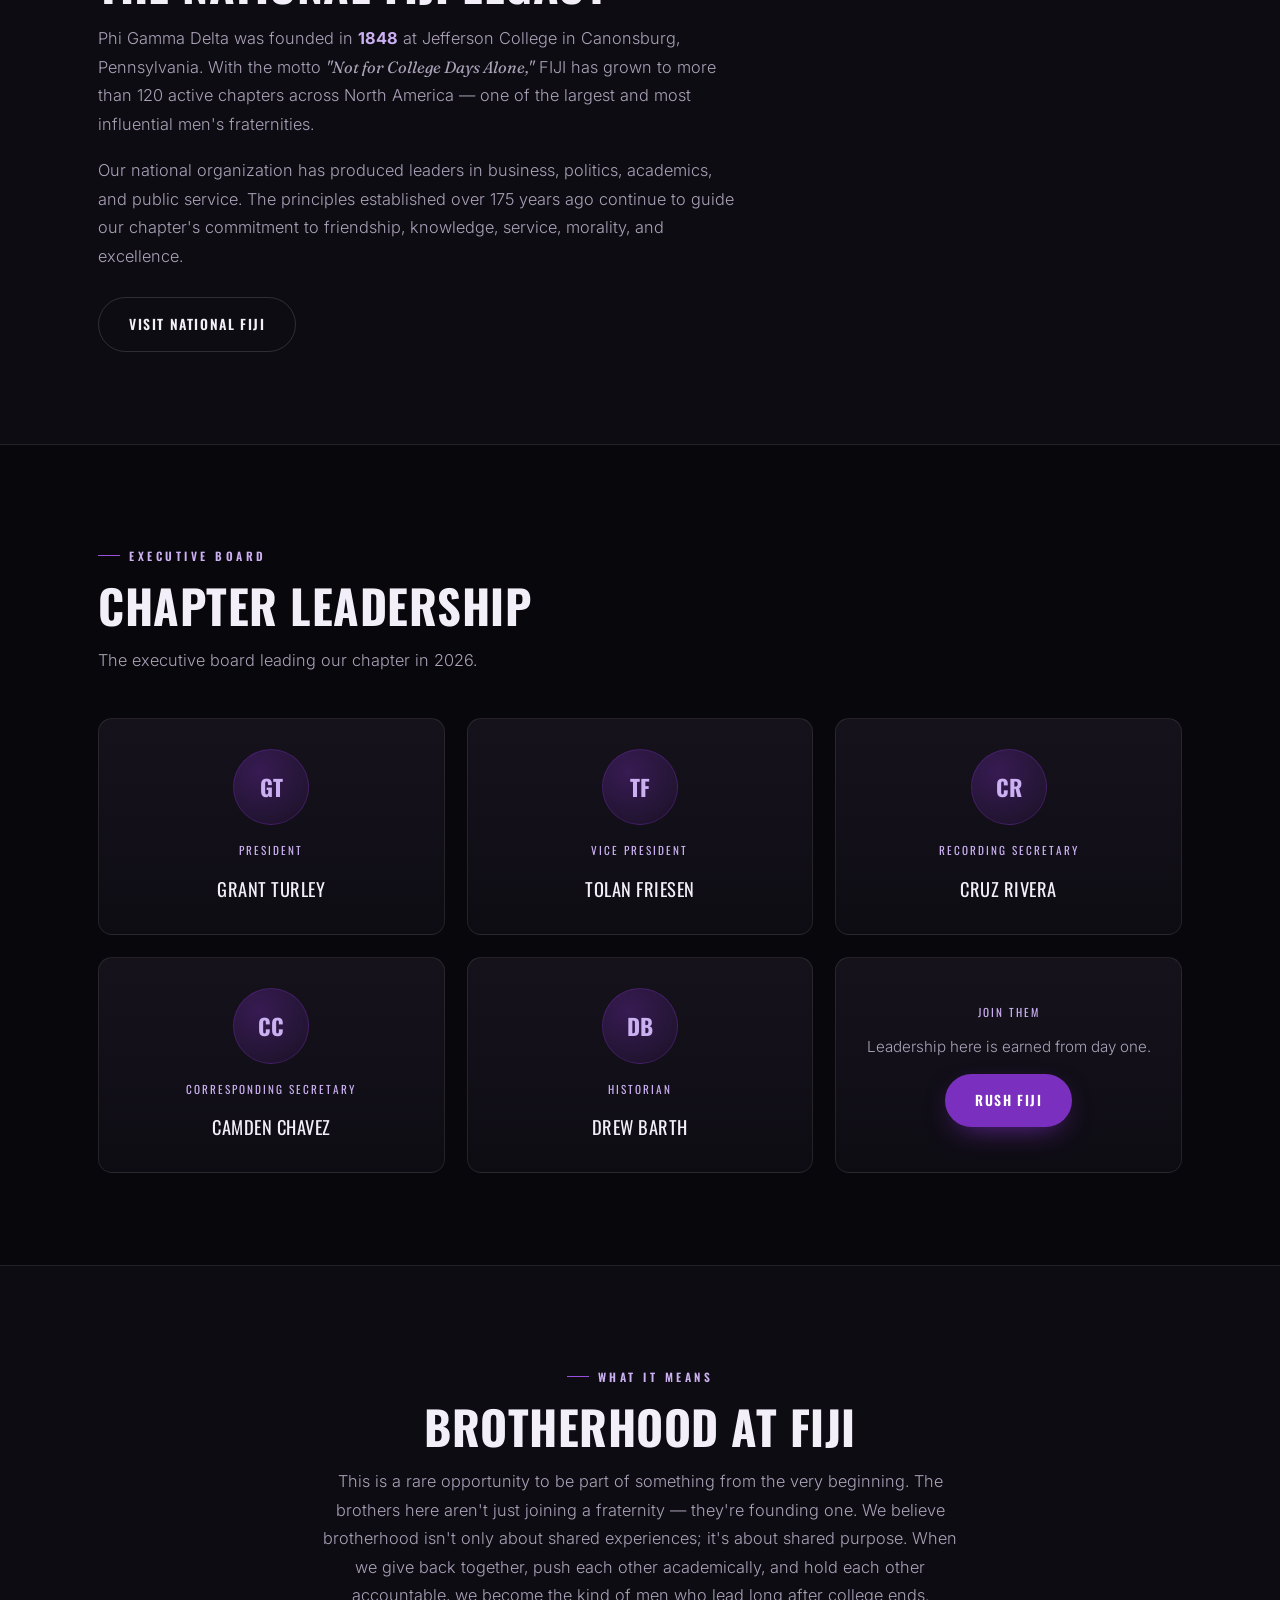
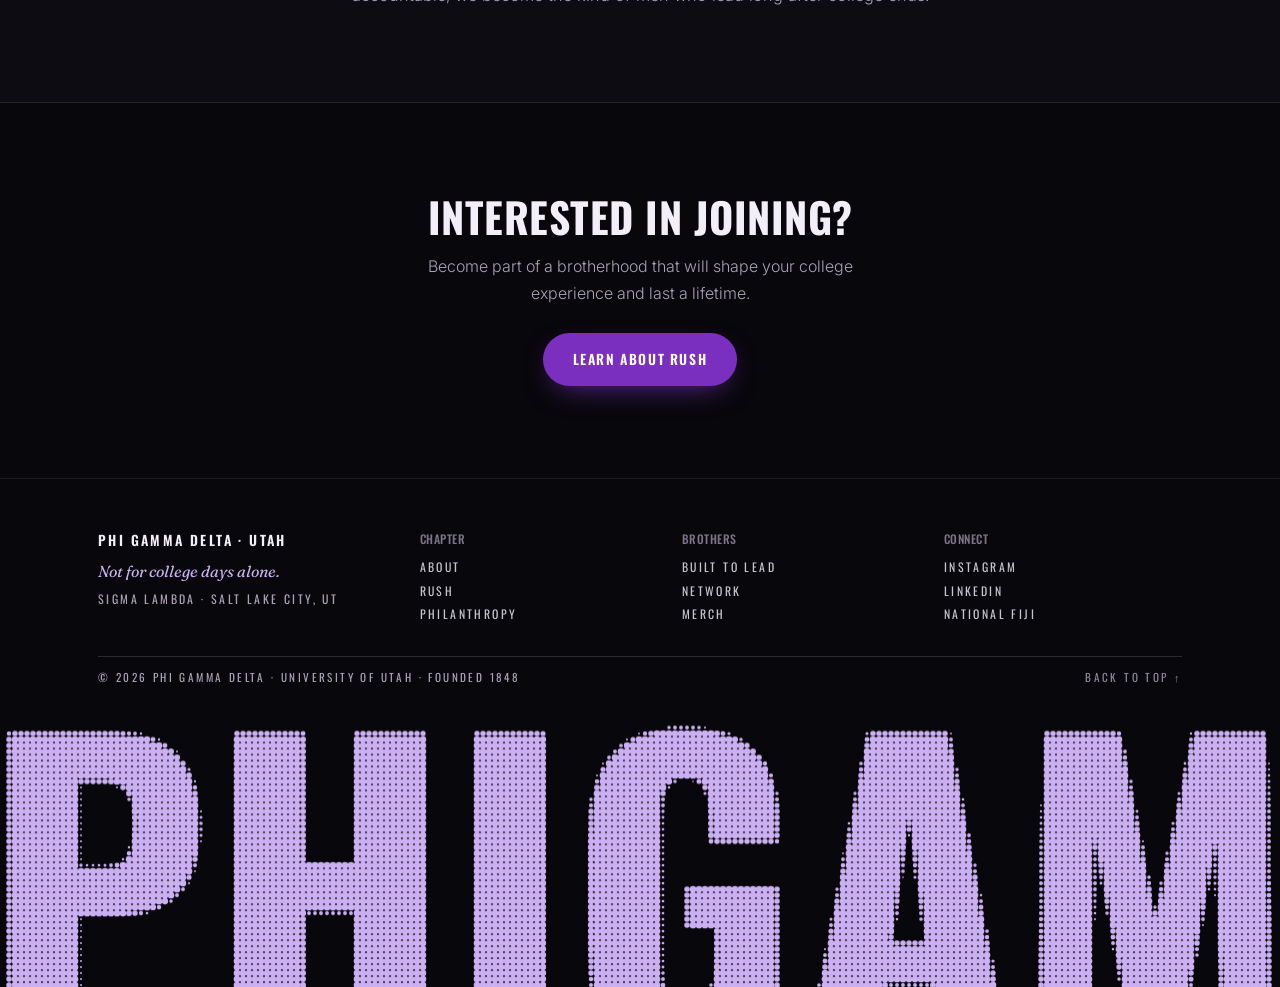
==== commit 3961e3d9: "Philanthropy photos and events; Silk background on Built to Lead and About - Philanthropy hero: chap" ====
--- a/about.html
+++ b/about.html
@@ -34,7 +34,7 @@
 </nav>
 
 <!-- HERO -->
-<header class="hero hero--compact">
+<header class="hero hero--compact hero--silk hero--silk-left" data-silk-flip="y">
   <div class="container">
     <div class="reveal in measure">
       <div class="eyebrow">Our Chapter</div>
@@ -161,5 +161,6 @@
 <script src="assets/js/scroll-fx.js"></script>
 <script src="assets/js/main.js"></script>
 <script src="assets/js/halftone-footer.js"></script>
+<script src="assets/js/silk-bg.js"></script>
 </body>
 </html>
--- a/assets/css/scroll-fx.css
+++ b/assets/css/scroll-fx.css
@@ -55,3 +55,49 @@
 .reveal.reveal[data-delay="1"] { transition-delay: 0.08s; }
 .reveal.reveal[data-delay="2"] { transition-delay: 0.16s; }
 .reveal.reveal[data-delay="3"] { transition-delay: 0.24s; }
+
+/* ---------- Silk shader hero (assets/js/silk-bg.js) ---------- */
+.hero--silk { position: relative; overflow: hidden; isolation: isolate; }
+.hero--silk > .silk-canvas { position: absolute; inset: 0; width: 100%; height: 100%; display: block; z-index: 0; }
+.hero--silk > .container { position: relative; z-index: 2; }
+/* A soft dark pool behind the text, and fades into the page above and below. */
+.hero--silk::after {
+  content: ""; position: absolute; inset: 0; z-index: 1; pointer-events: none;
+  background:
+    radial-gradient(ellipse 50% 55% at 50% 52%, rgba(8,7,11,0.55), transparent 80%),
+    linear-gradient(180deg, var(--bg) 0%, transparent 22%, transparent 78%, var(--bg) 100%);
+}
+/* Left-aligned heroes (About, Built to Lead): put the dark pool behind the text on the left. */
+.hero--silk.hero--silk-left::after {
+  background:
+    radial-gradient(ellipse 60% 75% at 18% 55%, rgba(8,7,11,0.78), rgba(8,7,11,0.35) 60%, transparent 85%),
+    linear-gradient(180deg, var(--bg) 0%, transparent 22%, transparent 78%, var(--bg) 100%);
+}
+
+/* Side-by-side photo that lines up with the top of the text block, not its middle. */
+@media (min-width: 781px) {
+  .hero-split .frame--align-heading { align-self: start; margin-top: 0; }
+}
+
+/* ---------- Upcoming events list (Philanthropy) ---------- */
+.events { list-style: none; max-width: 760px; margin: 40px auto 0; display: grid; gap: 14px; }
+.event {
+  display: flex; gap: 20px; align-items: flex-start;
+  padding: 18px 20px; border: 1px solid var(--line); border-radius: var(--radius); background: var(--bg-1);
+}
+.event--ours { border-color: rgba(155,79,224,0.55); background: linear-gradient(120deg, rgba(123,47,190,0.18), var(--bg-1) 60%); }
+.event-date {
+  flex: none; width: 58px; text-align: center; padding: 8px 0; border-radius: var(--radius-sm);
+  background: var(--bg-3); font-family: var(--font-display); text-transform: uppercase; line-height: 1;
+}
+.event-date span { display: block; font-size: 0.7rem; letter-spacing: 2px; color: var(--purple-200); margin-bottom: 4px; }
+.event-date strong { font-size: 1.6rem; font-weight: 700; }
+.event--ours .event-date { background: var(--purple); }
+.event--ours .event-date span { color: #fff; }
+.event-body { min-width: 0; }
+.event-body h3 { font-size: 1.05rem; margin: 6px 0 4px; }
+.event-meta { font-size: 0.86rem; color: var(--purple-200); }
+.event-body p:not(.event-meta) { font-size: 0.9rem; color: var(--muted); font-weight: 300; margin-top: 6px; }
+.event-tag { font-family: var(--font-display); font-size: 0.66rem; letter-spacing: 1.6px; text-transform: uppercase; color: var(--muted-2); }
+.event-tag--ours { color: var(--gold); }
+@media (max-width: 640px) { .event { gap: 14px; padding: 16px; } .event-date { width: 50px; } }
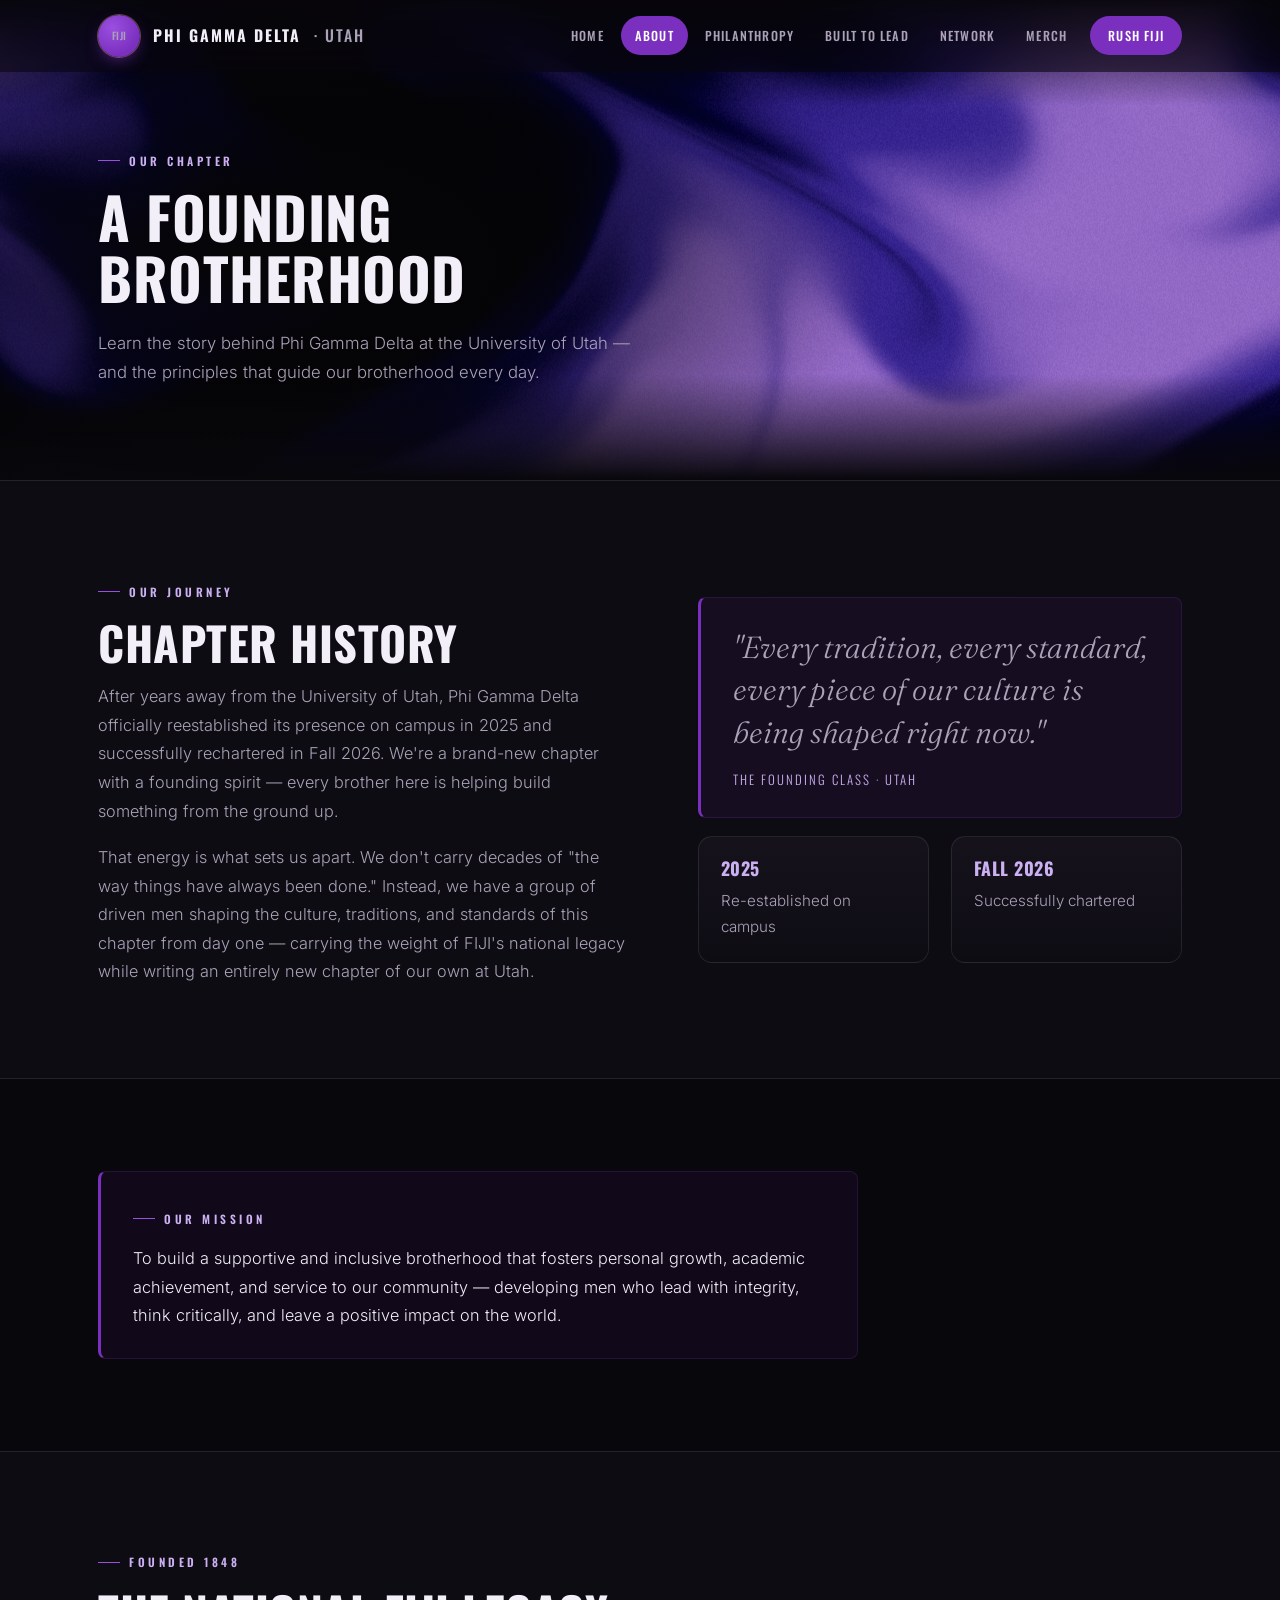
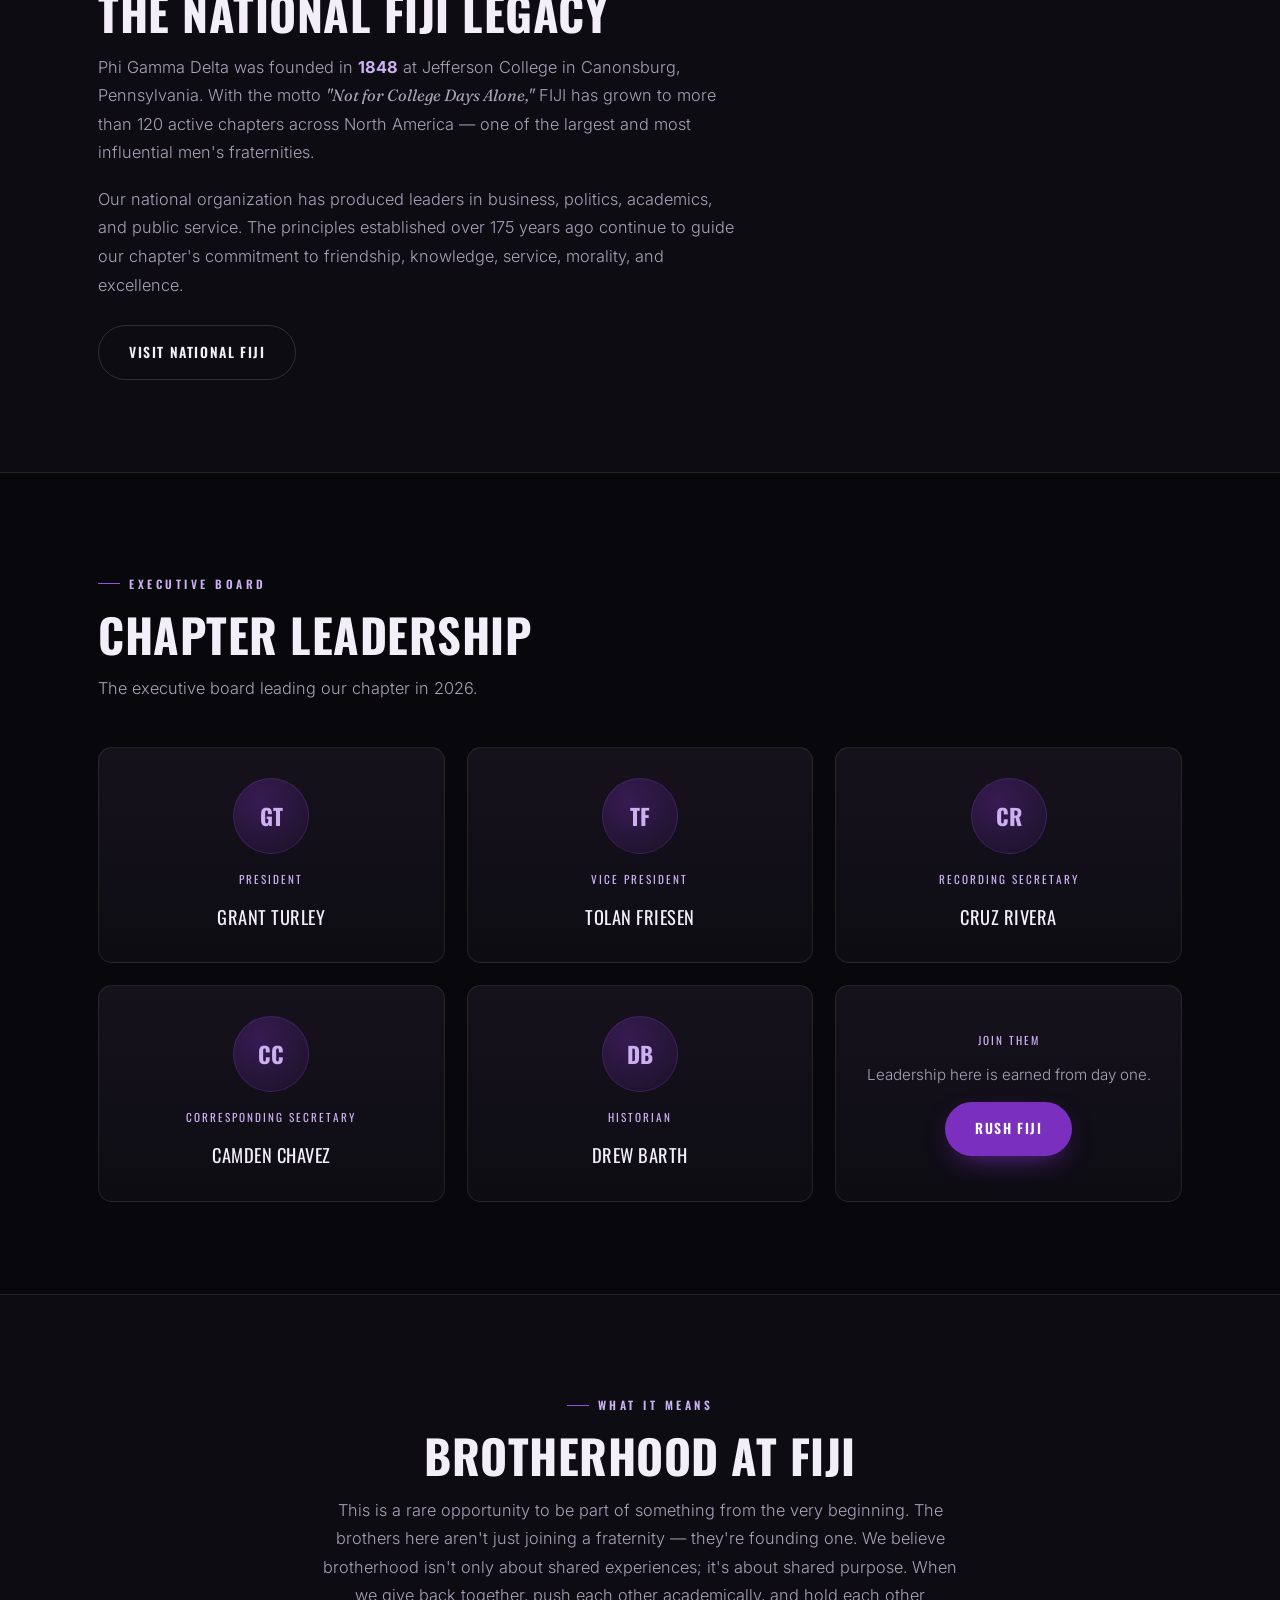
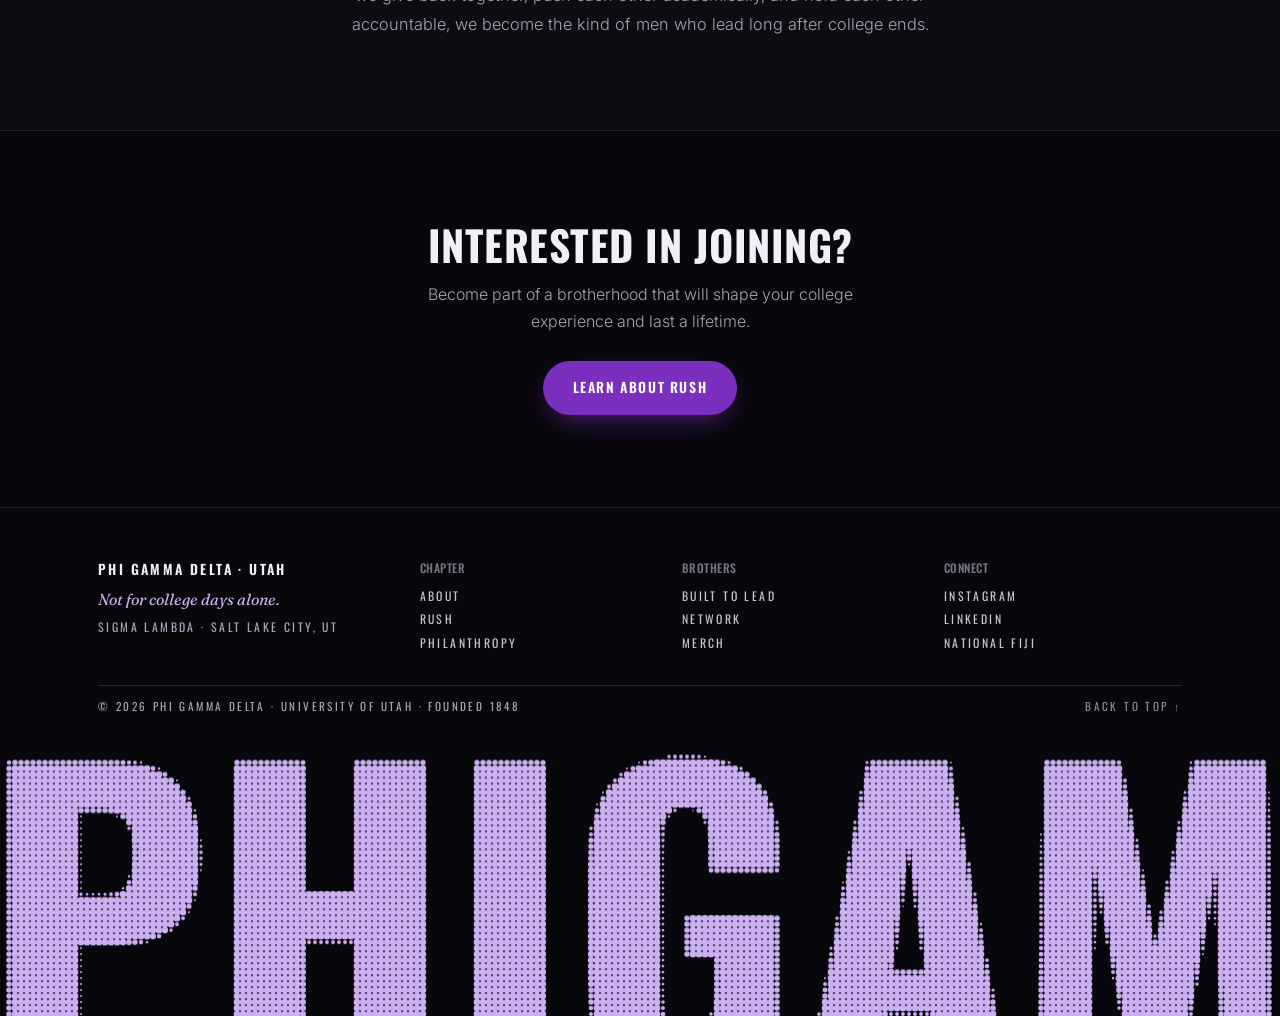
==== commit d4c8e40f: "Crest intro screen, typed pillars on Home, About: rechartered Fall 2026 - Intro: black screen with t" ====
--- a/about.html
+++ b/about.html
@@ -4,7 +4,7 @@
 <meta charset="UTF-8">
 <meta name="viewport" content="width=device-width, initial-scale=1.0">
 <title>About · Phi Gamma Delta · University of Utah</title>
-<meta name="description" content="The story of Phi Gamma Delta at the University of Utah — re-established in 2025, rechartering in 2026 — and the leadership guiding a founding brotherhood.">
+<meta name="description" content="The story of Phi Gamma Delta at the University of Utah — re-established in 2025, successfully rechartered in Fall 2026 — and the leadership guiding a founding brotherhood.">
 <meta property="og:title" content="About · Phi Gamma Delta · University of Utah">
 <meta property="og:description" content="A founding chapter carrying FIJI's national legacy — founded 1848 — while writing its own at Utah.">
 <link rel="icon" href="assets/img/favicon.svg" type="image/svg+xml">
@@ -12,6 +12,8 @@
 <link rel="preconnect" href="https://fonts.gstatic.com" crossorigin>
 <link href="https://fonts.googleapis.com/css2?family=Oswald:wght@400;500;600;700&family=Inter:wght@300;400;500;600&family=Fraunces:ital,opsz,wght@1,9..144,400;1,9..144,500&display=swap" rel="stylesheet">
 <link rel="stylesheet" href="assets/css/styles.css">
+<link rel="stylesheet" href="assets/css/intro.css">
+<script src="assets/js/intro.js"></script>
 <link rel="stylesheet" href="assets/css/halftone-footer.css">
 <link rel="stylesheet" href="assets/css/scroll-fx.css">
 </head>
@@ -51,7 +53,7 @@
       <div class="reveal">
         <div class="eyebrow">Our Journey</div>
         <h2 class="section-title">Chapter History</h2>
-        <p class="lede">After years away from the University of Utah, Phi Gamma Delta officially reestablished its presence on campus in 2025 and is set to recharter in 2026. We're a brand-new chapter with a founding spirit — every brother here is helping build something from the ground up.</p>
+        <p class="lede">After years away from the University of Utah, Phi Gamma Delta officially reestablished its presence on campus in 2025 and successfully rechartered in Fall 2026. We're a brand-new chapter with a founding spirit — every brother here is helping build something from the ground up.</p>
         <p class="lede" style="margin-top:18px;">That energy is what sets us apart. We don't carry decades of "the way things have always been done." Instead, we have a group of driven men shaping the culture, traditions, and standards of this chapter from day one — carrying the weight of FIJI's national legacy while writing an entirely new chapter of our own at Utah.</p>
       </div>
       <div class="reveal" data-delay="1">
@@ -60,7 +62,7 @@
         </div>
         <div class="grid grid-2">
           <div class="card" style="padding:22px;"><h3 style="color:var(--purple-200);">2025</h3><p>Re-established on campus</p></div>
-          <div class="card" style="padding:22px;"><h3 style="color:var(--purple-200);">2026</h3><p>Set to recharter</p></div>
+          <div class="card" style="padding:22px;"><h3 style="color:var(--purple-200);">Fall 2026</h3><p>Successfully chartered</p></div>
         </div>
       </div>
     </div>
--- a/assets/css/intro.css
+++ b/assets/css/intro.css
@@ -0,0 +1,39 @@
+/* Intro screen (assets/js/intro.js). Black cover first, so the page never flashes underneath. */
+html.intro-on::before {
+  content: ""; position: fixed; inset: 0; z-index: 9998; background: #000;
+}
+html.intro-on, html.intro-on body { overflow: hidden; }
+
+.intro {
+  position: fixed; inset: 0; z-index: 9999;
+  display: flex; flex-direction: column; align-items: center; justify-content: center; gap: 18px;
+  padding: 24px; background: #000; color: #f3eff9; text-align: center; cursor: pointer;
+  transition: opacity 0.8s cubic-bezier(0.22, 1, 0.36, 1), visibility 0.8s;
+}
+.intro--out { opacity: 0; visibility: hidden; pointer-events: none; }
+
+.intro-crest {
+  width: auto; height: min(30vh, 240px); max-width: 60vw;
+  opacity: 0; transform: translateY(10px) scale(0.97);
+  animation: intro-crest-in 0.9s cubic-bezier(0.22, 1, 0.36, 1) 0.1s forwards;
+  filter: drop-shadow(0 18px 40px rgba(123, 47, 190, 0.35));
+}
+.intro-name {
+  font-family: 'Oswald', 'Arial Narrow', sans-serif; font-weight: 600; text-transform: uppercase;
+  font-size: clamp(1.4rem, 4.5vw, 2.4rem); letter-spacing: 0.22em; margin-top: 6px;
+  opacity: 0; animation: intro-fade 0.8s ease 0.35s forwards;
+}
+.intro-sr { position: absolute; width: 1px; height: 1px; overflow: hidden; clip-path: inset(50%); white-space: nowrap; }
+.intro-skip {
+  position: absolute; right: 20px; bottom: 20px;
+  background: none; border: 1px solid rgba(255, 255, 255, 0.18); border-radius: 999px; color: #aba2b8;
+  font: 500 0.72rem/1 'Oswald', sans-serif; letter-spacing: 2px; text-transform: uppercase; padding: 9px 16px; cursor: pointer;
+}
+.intro-skip:hover, .intro-skip:focus-visible { color: #fff; border-color: #9b4fe0; outline: none; }
+
+@keyframes intro-crest-in { to { opacity: 1; transform: none; } }
+@keyframes intro-fade { to { opacity: 1; } }
+
+@media (prefers-reduced-motion: reduce) {
+  .intro-crest, .intro-name { animation: none; opacity: 1; transform: none; }
+}
--- a/assets/css/scroll-fx.css
+++ b/assets/css/scroll-fx.css
@@ -58,7 +58,8 @@
 
 /* ---------- Silk shader hero (assets/js/silk-bg.js) ---------- */
 .hero--silk { position: relative; overflow: hidden; isolation: isolate; }
-.hero--silk > .silk-canvas { position: absolute; inset: 0; width: 100%; height: 100%; display: block; z-index: 0; }
+/* Brightness per page: style="--silk-opacity:0.8" on the hero (defaults to full). */
+.hero--silk > .silk-canvas { position: absolute; inset: 0; width: 100%; height: 100%; display: block; z-index: 0; opacity: var(--silk-opacity, 1); }
 .hero--silk > .container { position: relative; z-index: 2; }
 /* A soft dark pool behind the text, and fades into the page above and below. */
 .hero--silk::after {
@@ -101,3 +102,19 @@
 .event-tag { font-family: var(--font-display); font-size: 0.66rem; letter-spacing: 1.6px; text-transform: uppercase; color: var(--muted-2); }
 .event-tag--ours { color: var(--gold); }
 @media (max-width: 640px) { .event { gap: 14px; padding: 16px; } .event-date { width: 50px; } }
+.event-date--tbd strong { font-size: 1.1rem; letter-spacing: 1px; }
+
+/* ---------- Typed pillars under the Home title (assets/js/pillars-type.js) ---------- */
+.pillar-type {
+  display: block; min-height: 1.5em; margin: 14px 0 2px;
+  font-family: var(--font-display); font-weight: 500; text-transform: uppercase;
+  font-size: clamp(1rem, 2.4vw, 1.35rem); letter-spacing: 0.32em; color: var(--gold);
+}
+.pillar-caret {
+  display: inline-block; width: 2px; height: 1em; margin-left: 4px; vertical-align: -0.1em;
+  background: var(--purple-bright); animation: pillar-blink 0.9s steps(1) infinite;
+}
+.pillar-type--still { letter-spacing: 0.18em; font-size: clamp(0.8rem, 2vw, 1rem); }
+.pillar-type--still .pillar-caret { display: none; }
+@keyframes pillar-blink { 50% { opacity: 0; } }
+.pillar-sr { position: absolute; width: 1px; height: 1px; overflow: hidden; clip-path: inset(50%); white-space: nowrap; }
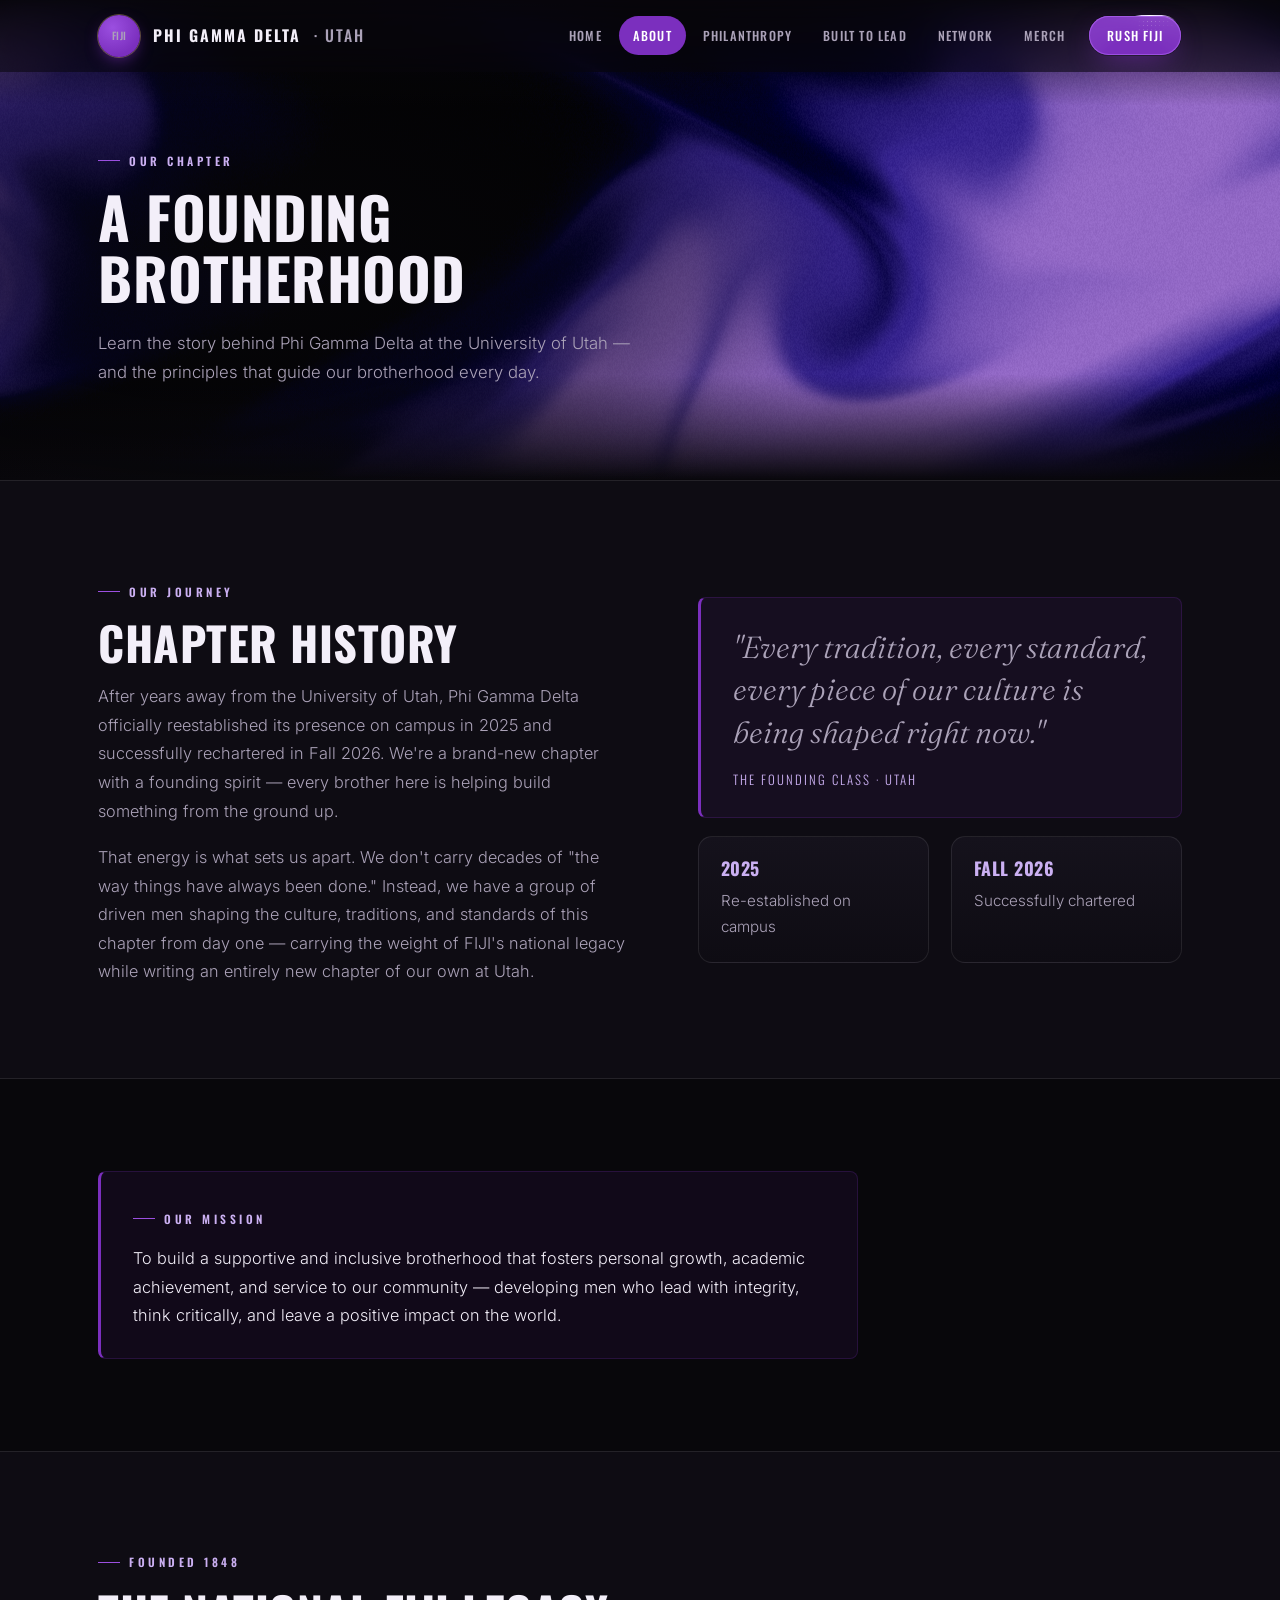
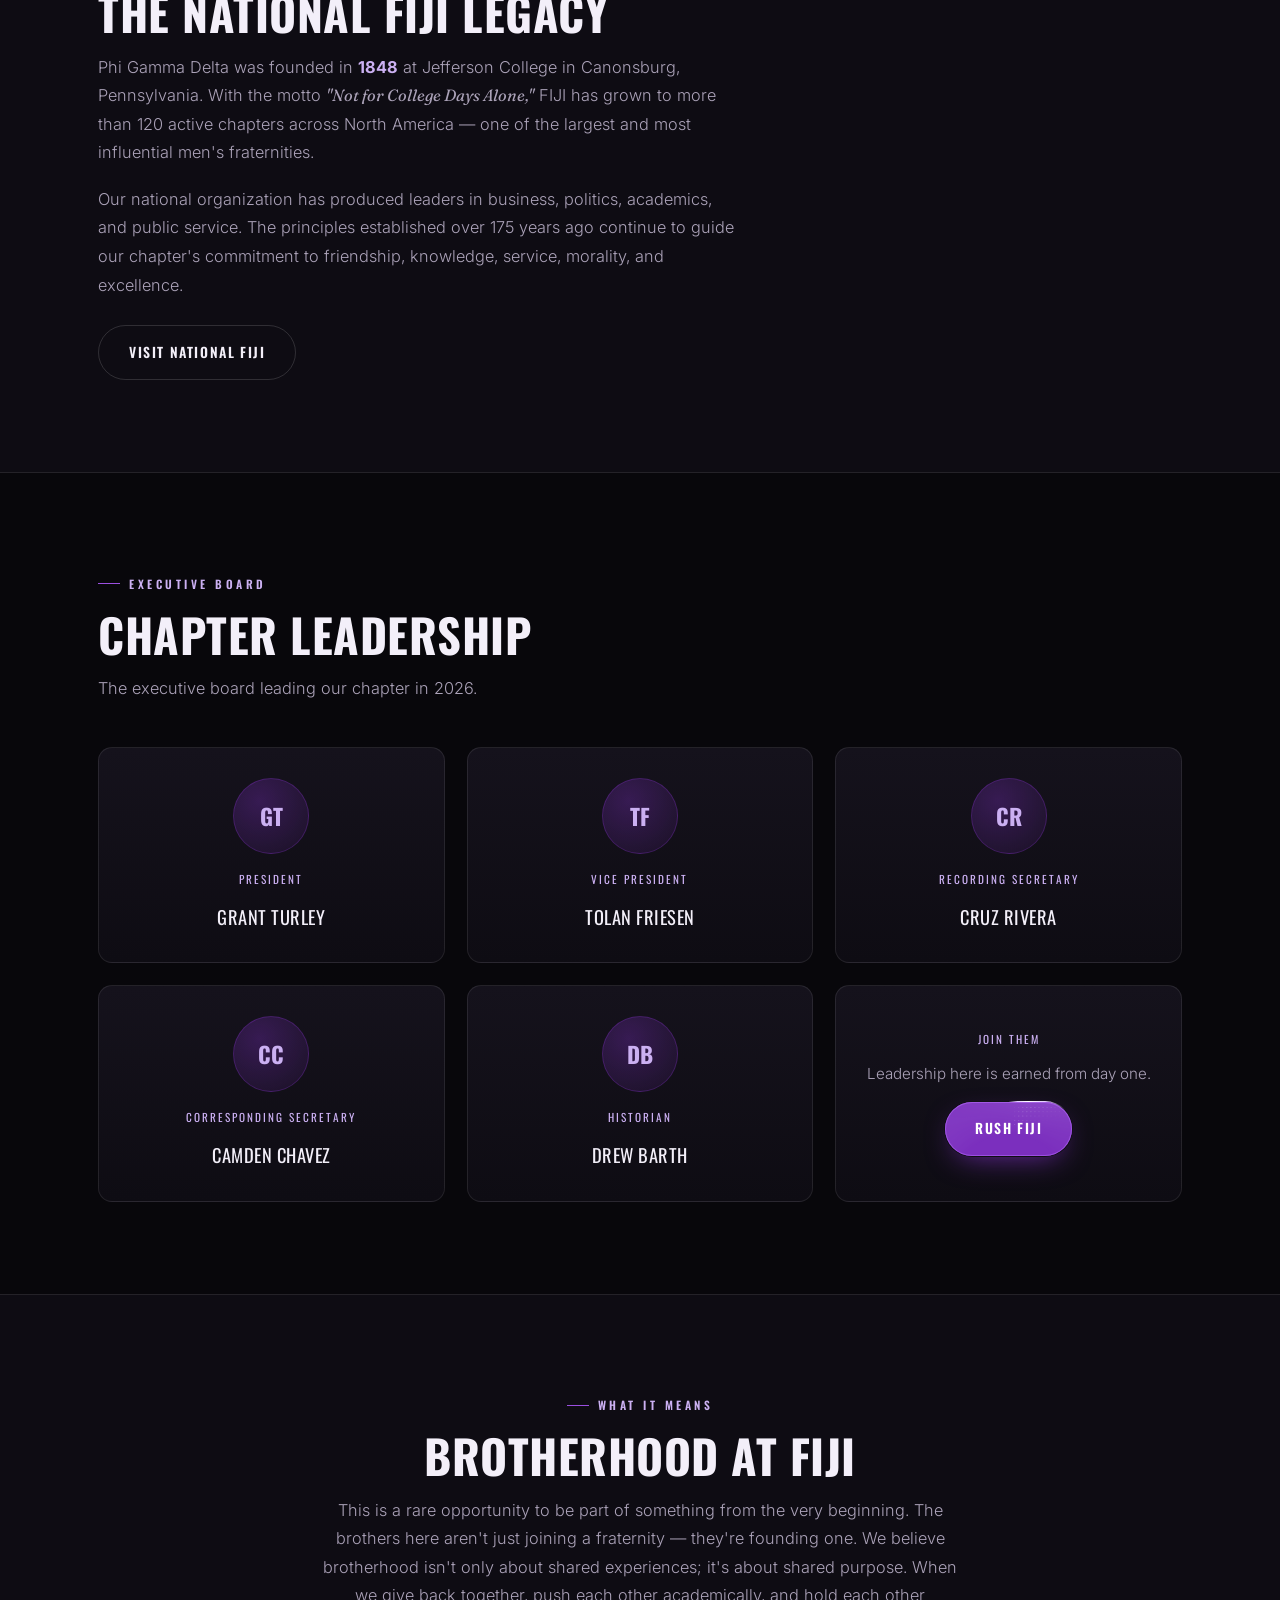
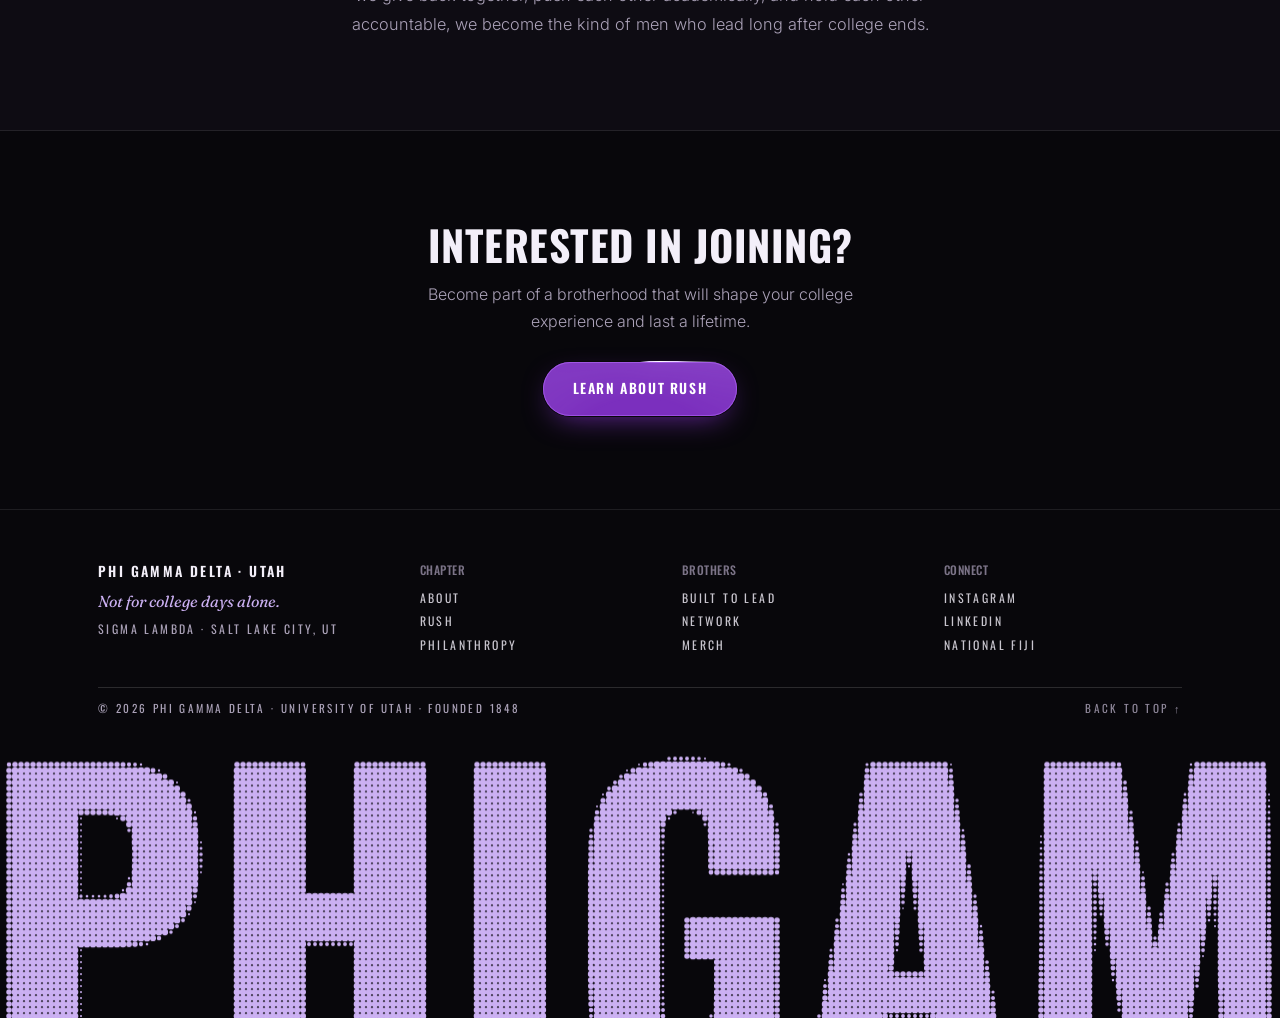
==== commit 071a8e82: "Shiny purple call-to-action buttons Plain-CSS port of the ShinyButton component on every .btn-primar" ====
--- a/about.html
+++ b/about.html
@@ -16,6 +16,7 @@
 <script src="assets/js/intro.js"></script>
 <link rel="stylesheet" href="assets/css/halftone-footer.css">
 <link rel="stylesheet" href="assets/css/scroll-fx.css">
+<link rel="stylesheet" href="assets/css/shiny-button.css">
 </head>
 <body>
 
--- a/assets/css/shiny-button.css
+++ b/assets/css/shiny-button.css
@@ -0,0 +1,130 @@
+/* =============================================================
+   Shiny call-to-action buttons: a plain-CSS port of the React
+   "ShinyButton" component, in FIJI purple. Applies to every
+   .btn-primary and the menu's Rush FIJI button (.nav-cta; :is()
+   also outweighs the nav's own purple): a light shine circles the border, a faint dot
+   pattern and shimmer move inside, and on hover the shine widens
+   and the label glows. scroll-fx.js wraps each label in a <span>
+   for the glow; without JS the button still shines.
+   ============================================================= */
+@property --gradient-angle { syntax: "<angle>"; initial-value: 0deg; inherits: false; }
+@property --gradient-angle-offset { syntax: "<angle>"; initial-value: 0deg; inherits: false; }
+@property --gradient-percent { syntax: "<percentage>"; initial-value: 5%; inherits: false; }
+@property --gradient-shine { syntax: "<color>"; initial-value: white; inherits: false; }
+
+:is(.btn-primary, .nav-links a.nav-cta),
+:is(.btn-primary, .nav-links a.nav-cta).reveal {
+  --shiny-bg: var(--purple, #7B2FBE);
+  --shiny-bg-subtle: #9B4FE0;
+  --shiny-highlight: #E2CCFF;
+  --shiny-highlight-subtle: #F3EBFF;
+  --shiny-glow: #B678F7;             /* deeper than the edge shine, so white text stays readable */
+  --animation: gradient-angle linear infinite;
+  --duration: 3s;
+  --shadow-size: 2px;
+  --shiny-transition: 800ms cubic-bezier(0.25, 1, 0.5, 1);
+
+  isolation: isolate;
+  position: relative;
+  overflow: hidden;
+  border: 1px solid transparent;
+  background:
+    linear-gradient(var(--shiny-bg), var(--shiny-bg)) padding-box,
+    conic-gradient(
+      from calc(var(--gradient-angle) - var(--gradient-angle-offset)),
+      transparent,
+      var(--shiny-highlight) var(--gradient-percent),
+      var(--gradient-shine) calc(var(--gradient-percent) * 2),
+      var(--shiny-highlight) calc(var(--gradient-percent) * 3),
+      transparent calc(var(--gradient-percent) * 4)
+    ) border-box;
+  box-shadow: inset 0 0 0 1px var(--shiny-bg-subtle), 0 10px 30px -12px rgba(123, 47, 190, 0.9);
+  transition: opacity 0.7s var(--ease), transform var(--t), box-shadow var(--t),
+    --gradient-angle-offset var(--shiny-transition), --gradient-percent var(--shiny-transition), --gradient-shine var(--shiny-transition);
+}
+
+:is(.btn-primary, .nav-links a.nav-cta)::before,
+:is(.btn-primary, .nav-links a.nav-cta)::after,
+:is(.btn-primary, .nav-links a.nav-cta) .btn-label::before {
+  content: "";
+  pointer-events: none;
+  position: absolute;
+  inset-inline-start: 50%;
+  inset-block-start: 50%;
+  translate: -50% -50%;
+  z-index: -1;
+}
+
+/* Dot pattern that sweeps round with the shine */
+:is(.btn-primary, .nav-links a.nav-cta)::before {
+  --size: calc(100% - var(--shadow-size) * 3);
+  --position: 2px;
+  --space: calc(var(--position) * 2);
+  width: var(--size);
+  height: var(--size);
+  background: radial-gradient(circle at var(--position) var(--position), white calc(var(--position) / 4), transparent 0) padding-box;
+  background-size: var(--space) var(--space);
+  background-repeat: space;
+  mask-image: conic-gradient(from calc(var(--gradient-angle) + 45deg), black, transparent 10% 90%, black);
+  border-radius: inherit;
+  opacity: 0.35;
+}
+
+/* Inner shimmer */
+:is(.btn-primary, .nav-links a.nav-cta)::after {
+  --animation: shimmer linear infinite;
+  width: 100%;
+  aspect-ratio: 1;
+  background: linear-gradient(-50deg, transparent, var(--shiny-highlight), transparent);
+  mask-image: radial-gradient(circle at bottom, transparent 40%, black);
+  opacity: 0.35;
+}
+
+:is(.btn-primary, .nav-links a.nav-cta) .btn-label { position: relative; z-index: 1; display: inline-flex; align-items: center; gap: 9px; }
+
+/* Glow that breathes behind the label on hover */
+:is(.btn-primary, .nav-links a.nav-cta) .btn-label::before {
+  --size: calc(100% + 1rem);
+  width: var(--size);
+  height: var(--size);
+  box-shadow: inset 0 -1ex 2rem 4px var(--shiny-glow);
+  opacity: 0;
+  transition: opacity var(--shiny-transition);
+  animation: calc(var(--duration) * 1.5) breathe linear infinite;
+}
+
+:is(.btn-primary, .nav-links a.nav-cta),
+:is(.btn-primary, .nav-links a.nav-cta)::before,
+:is(.btn-primary, .nav-links a.nav-cta)::after {
+  animation: var(--animation) var(--duration), var(--animation) calc(var(--duration) / 0.4) reverse paused;
+  animation-composition: add;
+}
+
+:is(.btn-primary, .nav-links a.nav-cta):is(:hover, :focus-visible) {
+  --gradient-percent: 20%;
+  --gradient-angle-offset: 95deg;
+  --gradient-shine: var(--shiny-highlight-subtle);
+  background:
+    linear-gradient(var(--shiny-bg), var(--shiny-bg)) padding-box,
+    conic-gradient(
+      from calc(var(--gradient-angle) - var(--gradient-angle-offset)),
+      transparent,
+      var(--shiny-highlight) var(--gradient-percent),
+      var(--gradient-shine) calc(var(--gradient-percent) * 2),
+      var(--shiny-highlight) calc(var(--gradient-percent) * 3),
+      transparent calc(var(--gradient-percent) * 4)
+    ) border-box;
+}
+:is(.btn-primary, .nav-links a.nav-cta):is(:hover, :focus-visible),
+:is(.btn-primary, .nav-links a.nav-cta):is(:hover, :focus-visible)::before,
+:is(.btn-primary, .nav-links a.nav-cta):is(:hover, :focus-visible)::after { animation-play-state: running; }
+:is(.btn-primary, .nav-links a.nav-cta):is(:hover, :focus-visible) .btn-label::before { opacity: 0.75; }
+
+@keyframes gradient-angle { to { --gradient-angle: 360deg; } }
+@keyframes shimmer { to { rotate: 360deg; } }
+@keyframes breathe { from, to { scale: 1; } 50% { scale: 1.2; } }
+
+/* Reduced motion: keep the purple button and a static edge, no spinning. */
+@media (prefers-reduced-motion: reduce) {
+  :is(.btn-primary, .nav-links a.nav-cta), :is(.btn-primary, .nav-links a.nav-cta)::before, :is(.btn-primary, .nav-links a.nav-cta)::after, :is(.btn-primary, .nav-links a.nav-cta) .btn-label::before { animation: none !important; }
+}
